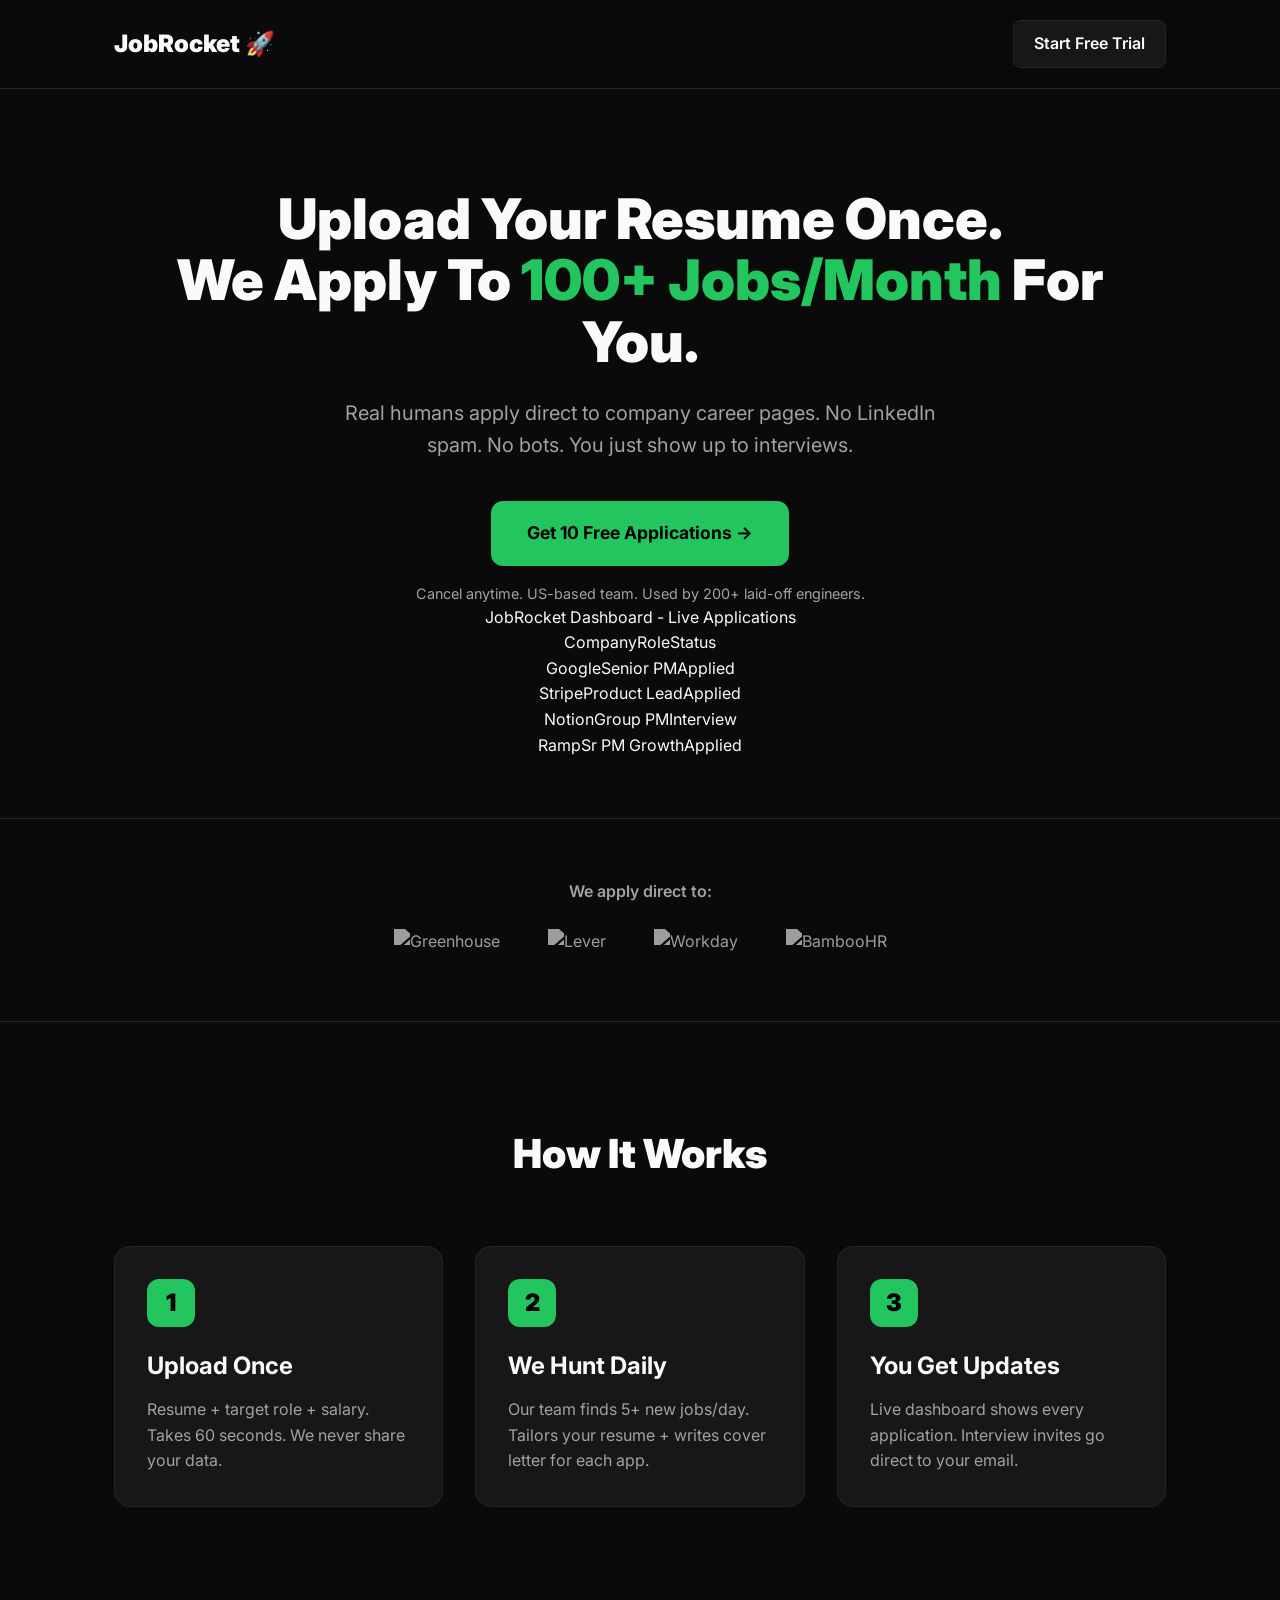
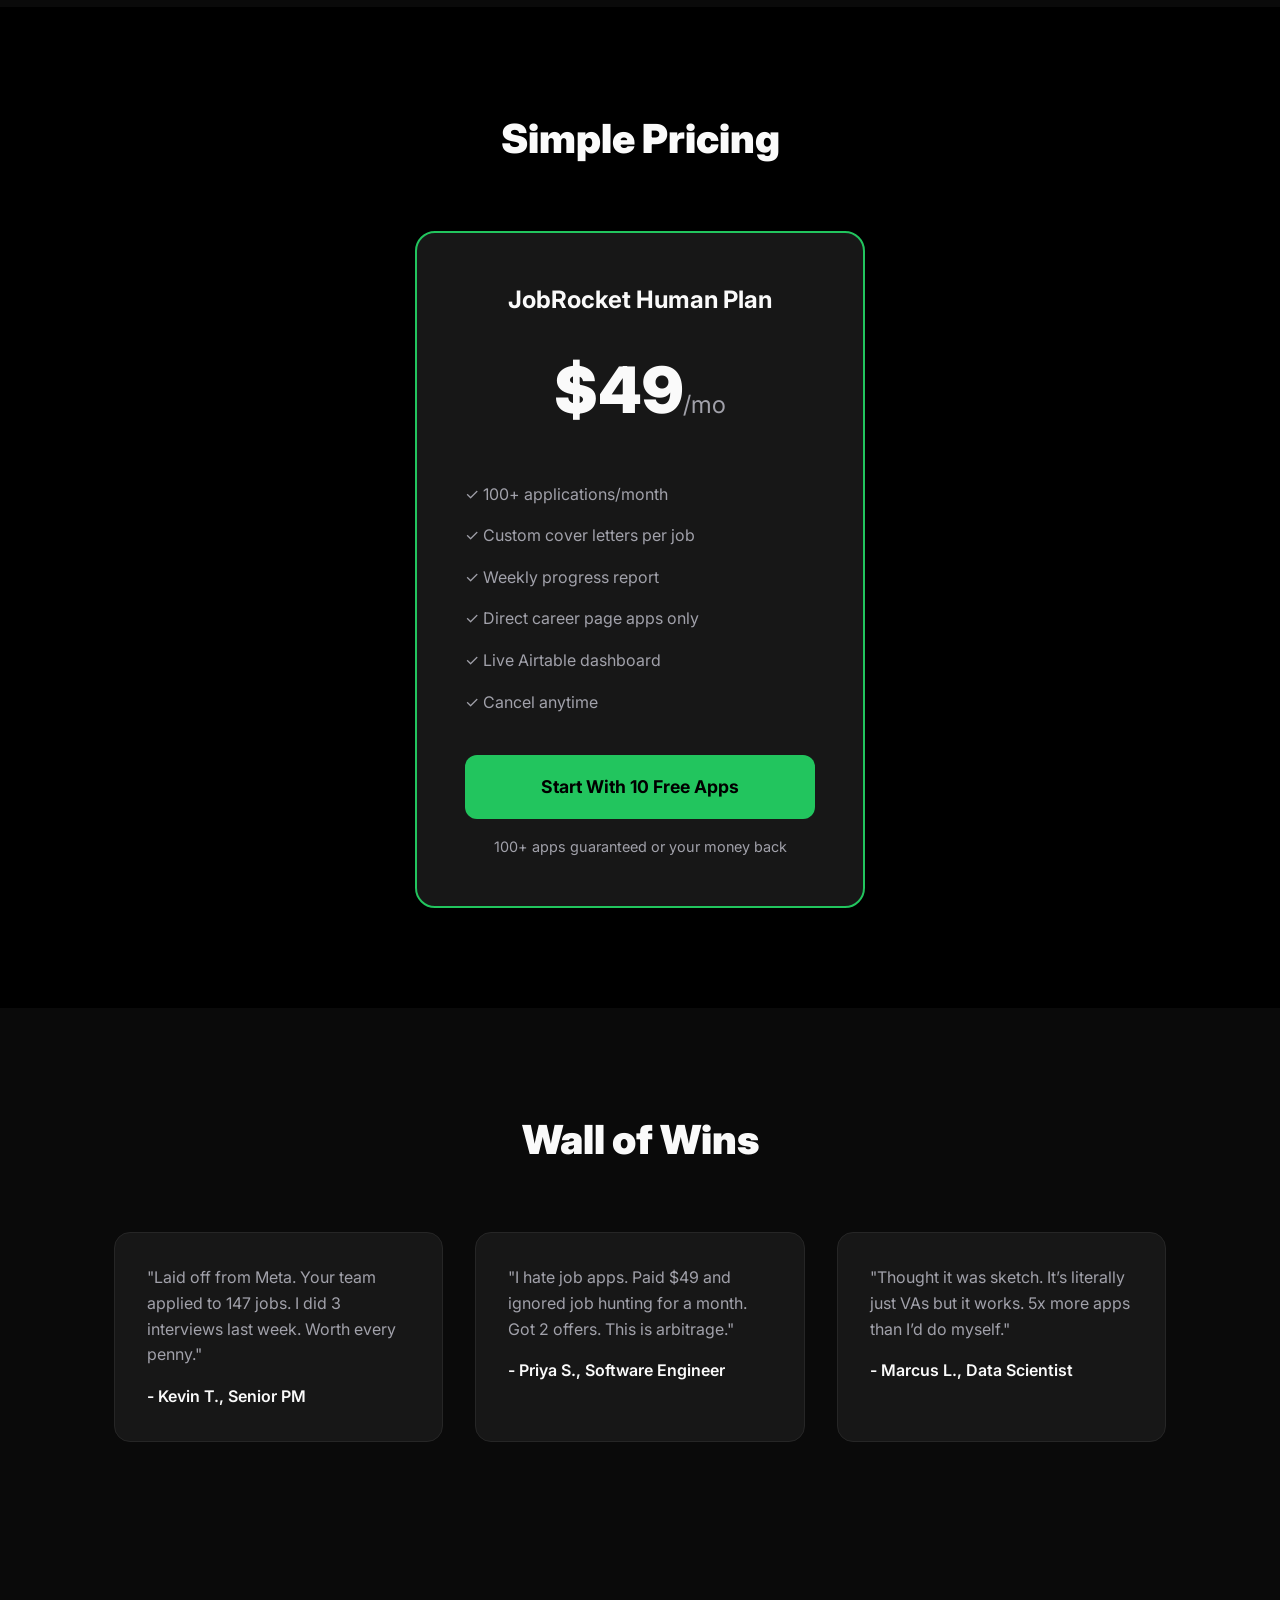
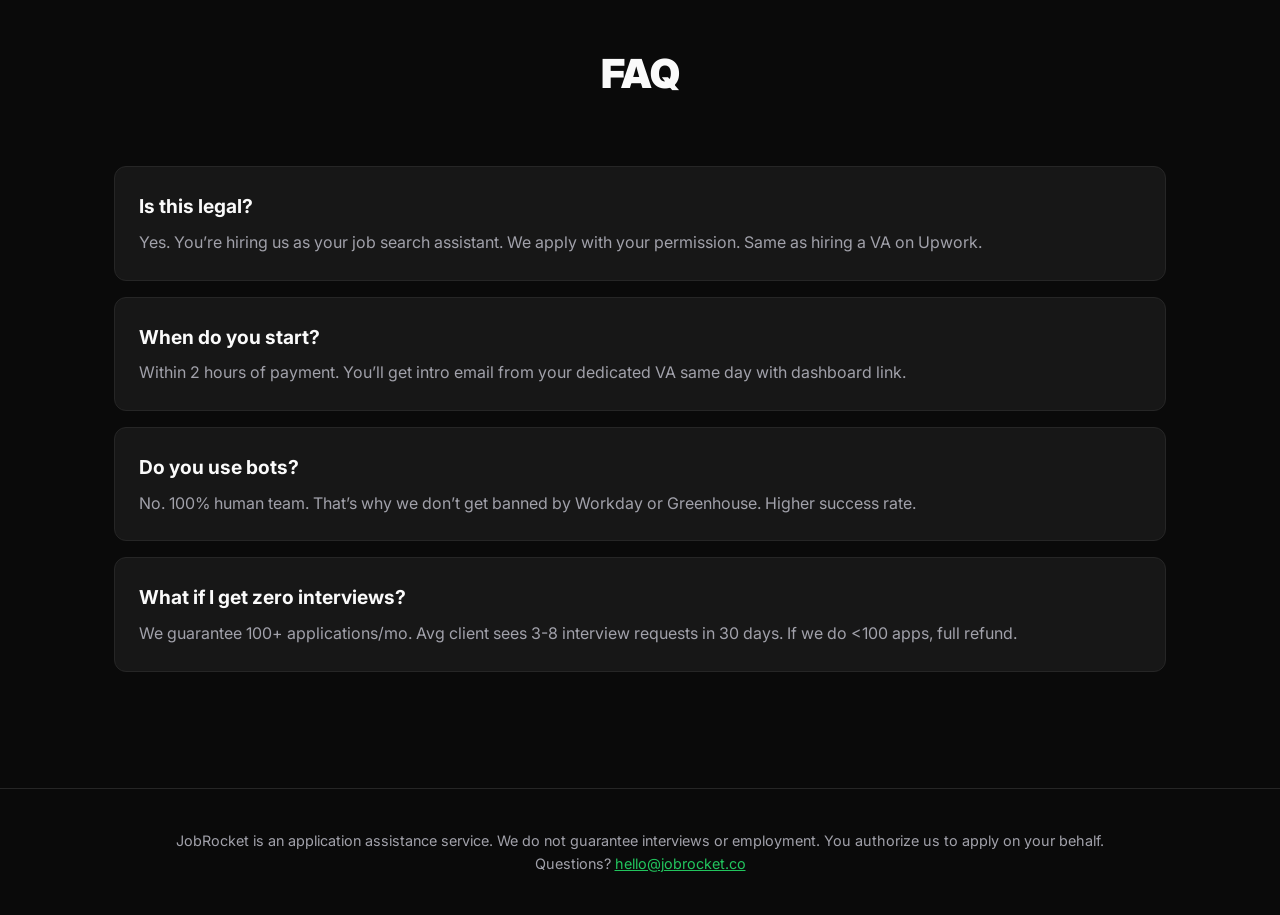
==== index.html @ d843560d "Replace image with live dashboard mockup" ====
<!DOCTYPE html>
<html lang="en">
<head>
  <meta charset="UTF-8">
  <meta name="viewport" content="width=device-width, initial-scale=1.0">
  <title>JobRocket - We Apply To 100+ Jobs/Month For You</title>
  <meta name="description" content="Upload your resume once. Our US team applies to 100+ direct career page jobs/month. $49/mo.">
  <link rel="stylesheet" href="style.css">
  <link href="https://fonts.googleapis.com/css2?family=Inter:wght@400;600;700;900&display=swap" rel="stylesheet">
</head>
<body>
  <nav>
    <div class="container">
      <div class="logo">JobRocket 🚀</div>
      <a href="YOUR_STRIPE_LINK" class="btn-nav">Start Free Trial</a>
    </div>
  </nav>

  <section class="hero">
    <div class="container">
      <h1>Upload Your Resume Once.<br>We Apply To <span class="green">100+ Jobs/Month</span> For You.</h1>
      <p class="subhead">Real humans apply direct to company career pages. No LinkedIn spam. No bots. You just show up to interviews.</p>
      <a href="YOUR_STRIPE_LINK" class="btn-primary">Get 10 Free Applications →</a>
      <p class="trust">Cancel anytime. US-based team. Used by 200+ laid-off engineers.</p>
      <div class="dashboard-mock">
  <div class="mock-header">
    <div class="dot red"></div><div class="dot yellow"></div><div class="dot green"></div>
    <span>JobRocket Dashboard - Live Applications</span>
  </div>
  <div class="mock-table">
    <div class="row head"><span>Company</span><span>Role</span><span>Status</span></div>
    <div class="row"><span>Google</span><span>Senior PM</span><span class="status">Applied</span></div>
    <div class="row"><span>Stripe</span><span>Product Lead</span><span class="status">Applied</span></div>
    <div class="row"><span>Notion</span><span>Group PM</span><span class="status interview">Interview</span></div>
    <div class="row"><span>Ramp</span><span>Sr PM Growth</span><span class="status">Applied</span></div>
  </div>
      </div>
    </div>
  </section>

  <section class="logos">
    <div class="container">
      <p>We apply direct to:</p>
      <div class="logo-row">
        <img src="https://logo.clearbit.com/greenhouse.io" alt="Greenhouse">
        <img src="https://logo.clearbit.com/lever.co" alt="Lever">
        <img src="https://logo.clearbit.com/workday.com" alt="Workday">
        <img src="https://logo.clearbit.com/bamboohr.com" alt="BambooHR">
      </div>
    </div>
  </section>

  <section id="how">
    <div class="container">
      <h2>How It Works</h2>
      <div class="grid-3">
        <div class="card">
          <div class="step">1</div>
          <h3>Upload Once</h3>
          <p>Resume + target role + salary. Takes 60 seconds. We never share your data.</p>
        </div>
        <div class="card">
          <div class="step">2</div>
          <h3>We Hunt Daily</h3>
          <p>Our team finds 5+ new jobs/day. Tailors your resume + writes cover letter for each app.</p>
        </div>
        <div class="card">
          <div class="step">3</div>
          <h3>You Get Updates</h3>
          <p>Live dashboard shows every application. Interview invites go direct to your email.</p>
        </div>
      </div>
    </div>
  </section>

  <section id="pricing">
    <div class="container">
      <h2>Simple Pricing</h2>
      <div class="price-card">
        <h3>JobRocket Human Plan</h3>
        <div class="price">$49<span>/mo</span></div>
        <ul>
          <li>✓ 100+ applications/month</li>
          <li>✓ Custom cover letters per job</li>
          <li>✓ Weekly progress report</li>
          <li>✓ Direct career page apps only</li>
          <li>✓ Live Airtable dashboard</li>
          <li>✓ Cancel anytime</li>
        </ul>
        <a href="YOUR_STRIPE_LINK" class="btn-primary full">Start With 10 Free Apps</a>
        <p class="guarantee">100+ apps guaranteed or your money back</p>
      </div>
    </div>
  </section>

  <section class="testimonials">
    <div class="container">
      <h2>Wall of Wins</h2>
      <div class="grid-3">
        <div class="card">
          <p>"Laid off from Meta. Your team applied to 147 jobs. I did 3 interviews last week. Worth every penny."</p>
          <div class="author">- Kevin T., Senior PM</div>
        </div>
        <div class="card">
          <p>"I hate job apps. Paid $49 and ignored job hunting for a month. Got 2 offers. This is arbitrage."</p>
          <div class="author">- Priya S., Software Engineer</div>
        </div>
        <div class="card">
          <p>"Thought it was sketch. It’s literally just VAs but it works. 5x more apps than I’d do myself."</p>
          <div class="author">- Marcus L., Data Scientist</div>
        </div>
      </div>
    </div>
  </section>

  <section class="faq">
    <div class="container">
      <h2>FAQ</h2>
      <div class="faq-item">
        <h4>Is this legal?</h4>
        <p>Yes. You’re hiring us as your job search assistant. We apply with your permission. Same as hiring a VA on Upwork.</p>
      </div>
      <div class="faq-item">
        <h4>When do you start?</h4>
        <p>Within 2 hours of payment. You’ll get intro email from your dedicated VA same day with dashboard link.</p>
      </div>
      <div class="faq-item">
        <h4>Do you use bots?</h4>
        <p>No. 100% human team. That’s why we don’t get banned by Workday or Greenhouse. Higher success rate.</p>
      </div>
      <div class="faq-item">
        <h4>What if I get zero interviews?</h4>
        <p>We guarantee 100+ applications/mo. Avg client sees 3-8 interview requests in 30 days. If we do <100 apps, full refund.</p>
      </div>
    </div>
  </section>

  <footer>
    <div class="container">
      <p>JobRocket is an application assistance service. We do not guarantee interviews or employment. You authorize us to apply on your behalf.</p>
      <p>Questions? <a href="mailto:hello@jobrocket.co">hello@jobrocket.co</a></p>
    </div>
  </footer>
</body>
</html>
---- style.css ----
:root {
  --bg: #0A0A0A;
  --card: #171717;
  --border: #262626;
  --text: #FAFAFA;
  --muted: #A1A1AA;
  --green: #22c55e;
  --green-hover: #16a34a;
}

* {margin: 0; padding: 0; box-sizing: border-box;}

body {
  font-family: 'Inter', sans-serif;
  background: var(--bg);
  color: var(--text);
  line-height: 1.6;
}

.container {
  max-width: 1100px;
  margin: 0 auto;
  padding: 0 24px;
}

nav {
  border-bottom: 1px solid var(--border);
  padding: 20px 0;
  position: sticky;
  top: 0;
  background: rgba(10,10,10,0.8);
  backdrop-filter: blur(12px);
  z-index: 100;
}

nav .container {
  display: flex;
  justify-content: space-between;
  align-items: center;
}

.logo {
  font-weight: 900;
  font-size: 1.5rem;
}

.btn-nav {
  background: var(--card);
  color: var(--text);
  padding: 10px 20px;
  border-radius: 8px;
  text-decoration: none;
  font-weight: 600;
  border: 1px solid var(--border);
}

.hero {
  padding: 100px 0 60px 0;
  text-align: center;
}

h1 {
  font-size: 3.5rem;
  font-weight: 900;
  line-height: 1.1;
  margin-bottom: 24px;
}

.green {color: var(--green);}

.subhead {
  font-size: 1.25rem;
  color: var(--muted);
  max-width: 600px;
  margin: 0 auto 40px auto;
}

.btn-primary {
  background: var(--green);
  color: #000;
  padding: 18px 36px;
  border-radius: 12px;
  text-decoration: none;
  font-weight: 700;
  font-size: 1.1rem;
  display: inline-block;
  transition: 0.2s;
}

.btn-primary:hover {
  background: var(--green-hover);
  transform: translateY(-2px);
}

.btn-primary.full {width: 100%; text-align: center;}

.trust {
  margin-top: 16px;
  font-size: 0.9rem;
  color: var(--muted);
}

.dashboard {
  width: 100%;
  max-width: 900px;
  margin-top: 60px;
  border-radius: 16px;
  border: 1px solid var(--border);
  box-shadow: 0 25px 50px -12px rgba(0,0,0,0.5);
}

.logos {
  padding: 60px 0;
  text-align: center;
  border-top: 1px solid var(--border);
  border-bottom: 1px solid var(--border);
}

.logos p {
  color: var(--muted);
  margin-bottom: 24px;
  font-weight: 600;
}

.logo-row {
  display: flex;
  justify-content: center;
  gap: 48px;
  flex-wrap: wrap;
  opacity: 0.6;
}

.logo-row img {height: 32px; filter: grayscale(1) brightness(2);}

section {padding: 100px 0;}

h2 {
  font-size: 2.5rem;
  font-weight: 900;
  text-align: center;
  margin-bottom: 60px;
}

.grid-3 {
  display: grid;
  grid-template-columns: repeat(auto-fit, minmax(300px, 1fr));
  gap: 32px;
}

.card {
  background: var(--card);
  border: 1px solid var(--border);
  border-radius: 16px;
  padding: 32px;
}

.step {
  width: 48px;
  height: 48px;
  background: var(--green);
  color: #000;
  border-radius: 12px;
  display: flex;
  align-items: center;
  justify-content: center;
  font-weight: 900;
  font-size: 1.5rem;
  margin-bottom: 20px;
}

h3 {font-size: 1.5rem; margin-bottom: 12px;}
.card p {color: var(--muted);}

#pricing {background: #000;}
.price-card {
  background: var(--card);
  border: 2px solid var(--green);
  border-radius: 20px;
  padding: 48px;
  max-width: 450px;
  margin: 0 auto;
  text-align: center;
}

.price {
  font-size: 4rem;
  font-weight: 900;
  margin: 20px 0;
}

.price span {
  font-size: 1.5rem;
  color: var(--muted);
  font-weight: 400;
}

.price-card ul {
  list-style: none;
  text-align: left;
  margin: 32px 0;
}

.price-card li {
  padding: 8px 0;
  color: var(--muted);
}

.guarantee {
  margin-top: 16px;
  font-size: 0.9rem;
  color: var(--muted);
}

.author {
  margin-top: 16px;
  font-weight: 600;
  color: var(--text);
}

.faq-item {
  background: var(--card);
  border: 1px solid var(--border);
  border-radius: 12px;
  padding: 24px;
  margin-bottom: 16px;
}

.faq-item h4 {
  font-size: 1.2rem;
  margin-bottom: 8px;
}

.faq-item p {color: var(--muted);}

footer {
  border-top: 1px solid var(--border);
  padding: 40px 0;
  text-align: center;
  color: var(--muted);
  font-size: 0.9rem;
}

footer a {color: var(--green);}

@media (max-width: 768px) {
  h1 {font-size: 2.5rem;}
  .hero {padding: 60px 0;}
  section {padding: 60px 0;}
}
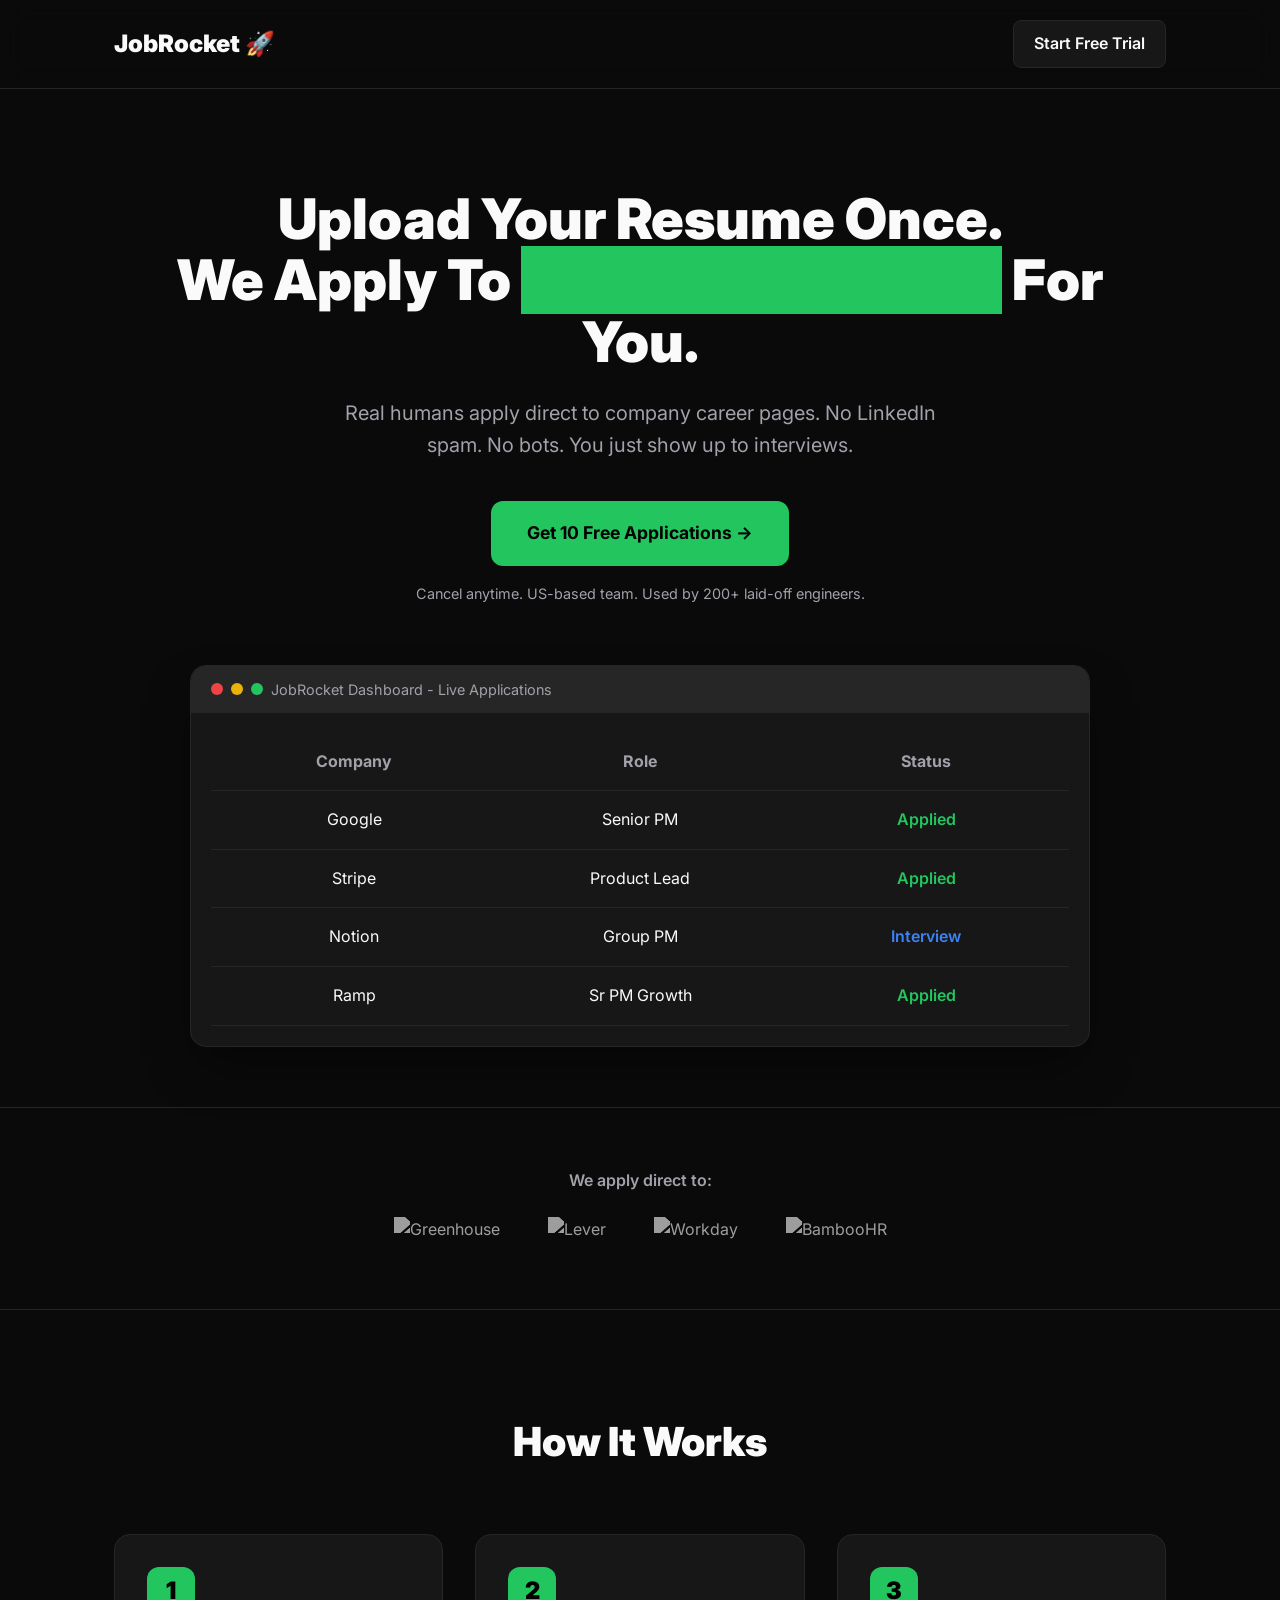
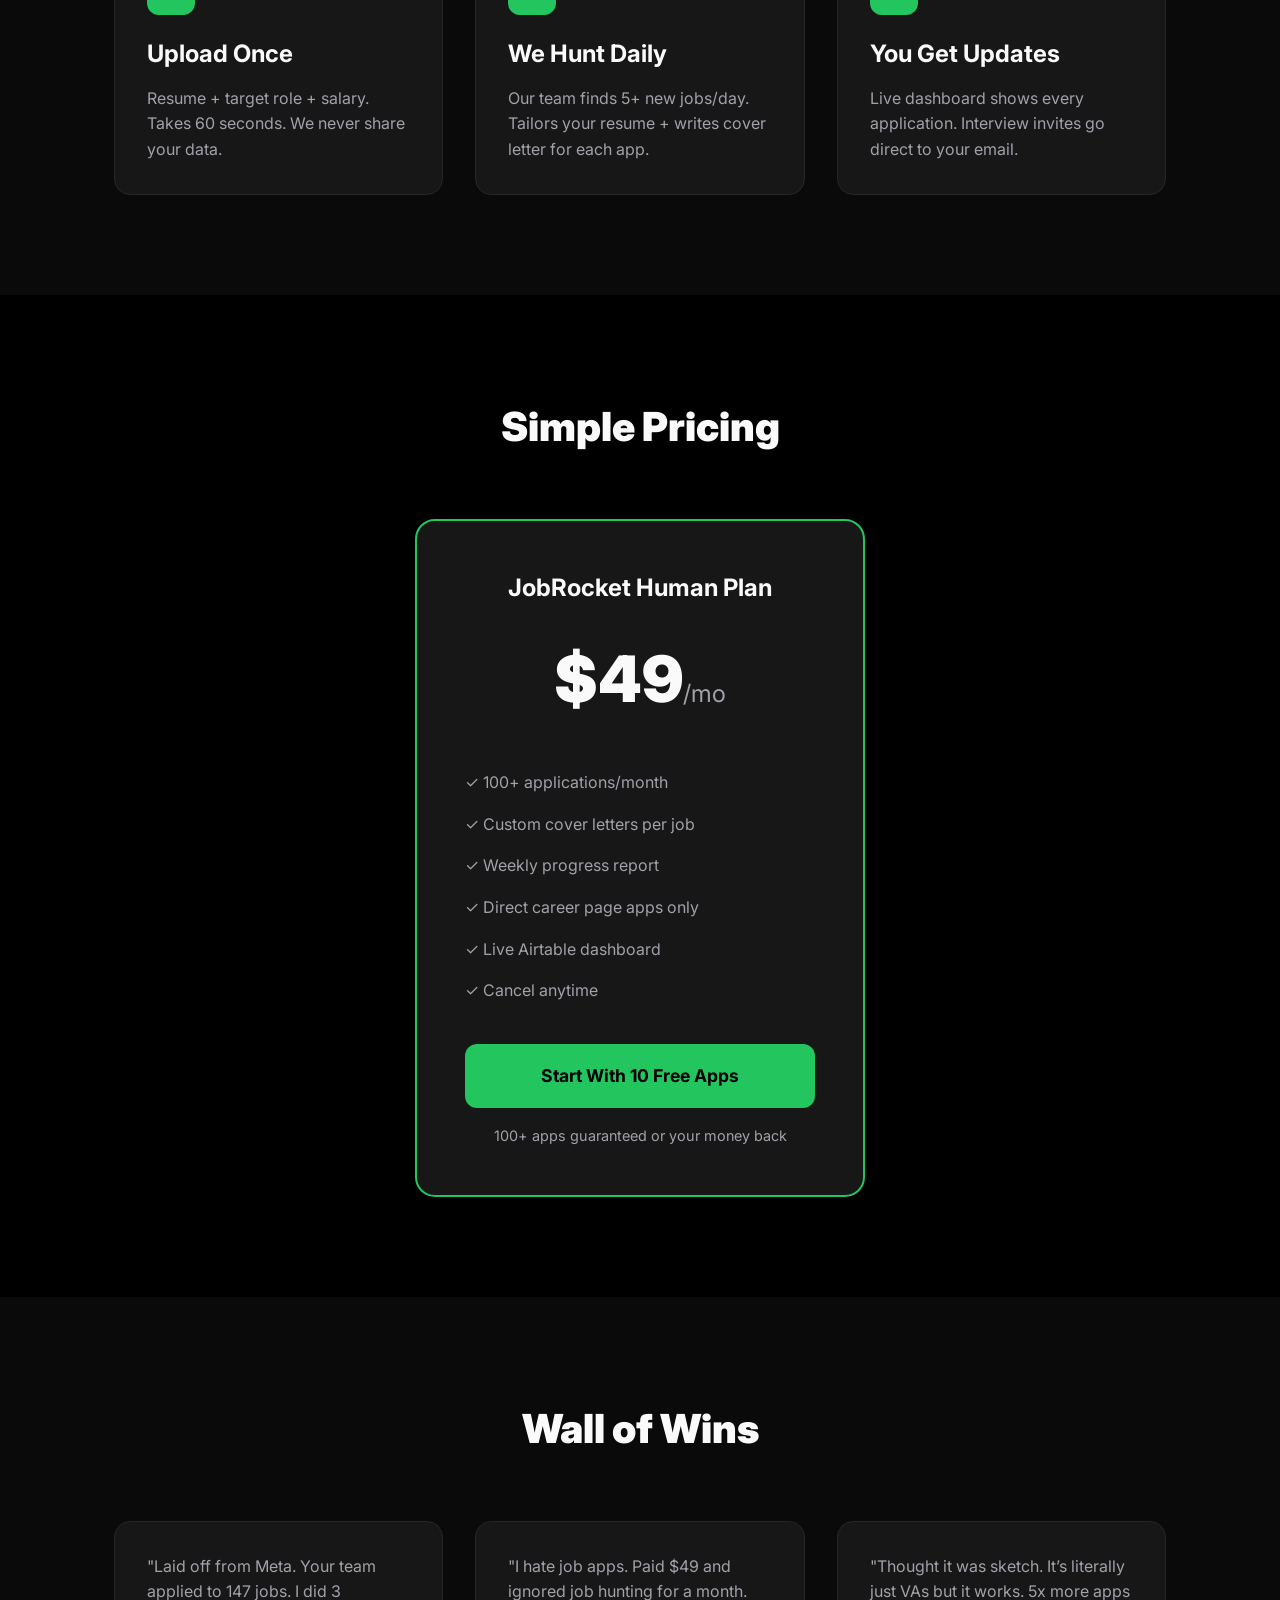
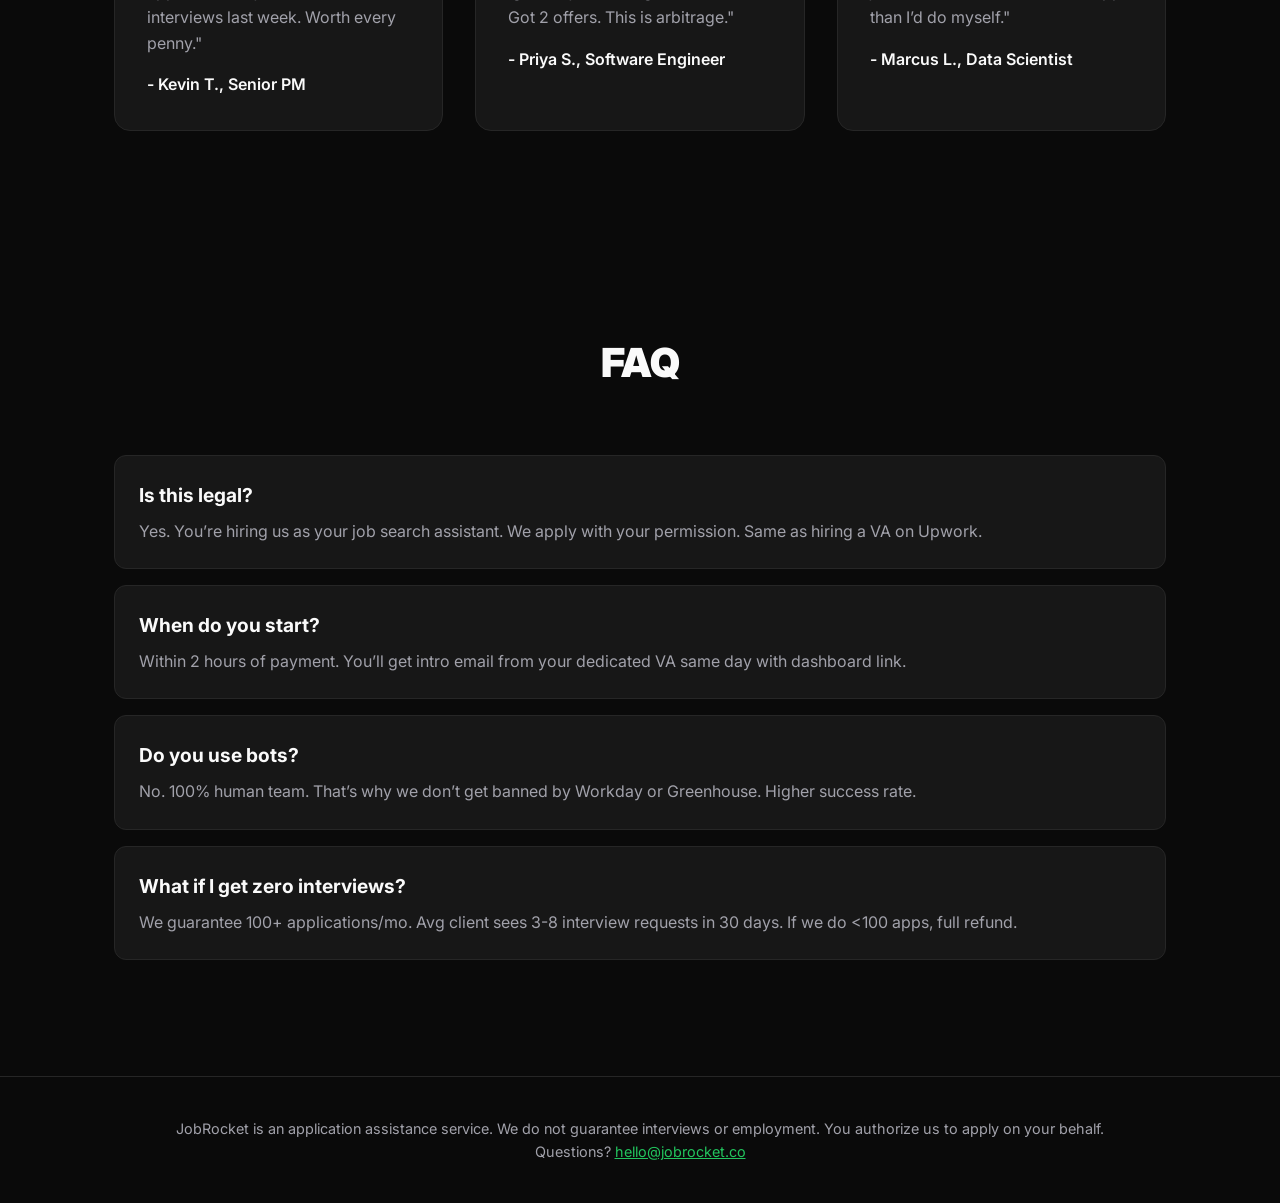
==== commit 27bdd3df: "Remove extra closing div tag in index.html Removed an unnecessary closing div tag." ====
--- a/index.html
+++ b/index.html
@@ -35,7 +35,6 @@
     <div class="row"><span>Ramp</span><span>Sr PM Growth</span><span class="status">Applied</span></div>
   </div>
       </div>
-    </div>
   </section>
 
   <section class="logos">
--- a/style.css
+++ b/style.css
@@ -248,3 +248,34 @@
   section {padding: 60px 0;}
 }
 
+.dashboard-mock {
+  width: 100%;
+  max-width: 900px;
+  margin: 60px auto 0 auto;
+  background: #171717;
+  border: 1px solid #262626;
+  border-radius: 16px;
+  overflow: hidden;
+  box-shadow: 0 25px 50px -12px rgba(0,0,0,0.5);
+}
+.mock-header {
+  background: #262626;
+  padding: 12px 20px;
+  display: flex;
+  align-items: center;
+  gap: 8px;
+  font-size: 0.9rem;
+  color: #A1A1AA;
+}
+.dot {width: 12px; height: 12px; border-radius: 50%;}
+.red {background: #ef4444;} .yellow {background: #eab308;} .green {background: #22c55e;}
+.mock-table {padding: 20px;}
+.row {
+  display: grid;
+  grid-template-columns: 1fr 1fr 1fr;
+  padding: 16px 0;
+  border-bottom: 1px solid #262626;
+}
+.row.head {font-weight: 700; color: #A1A1AA;}
+.status {color: #22c55e; font-weight: 600;}
+.status.interview {color: #3b82f6;}
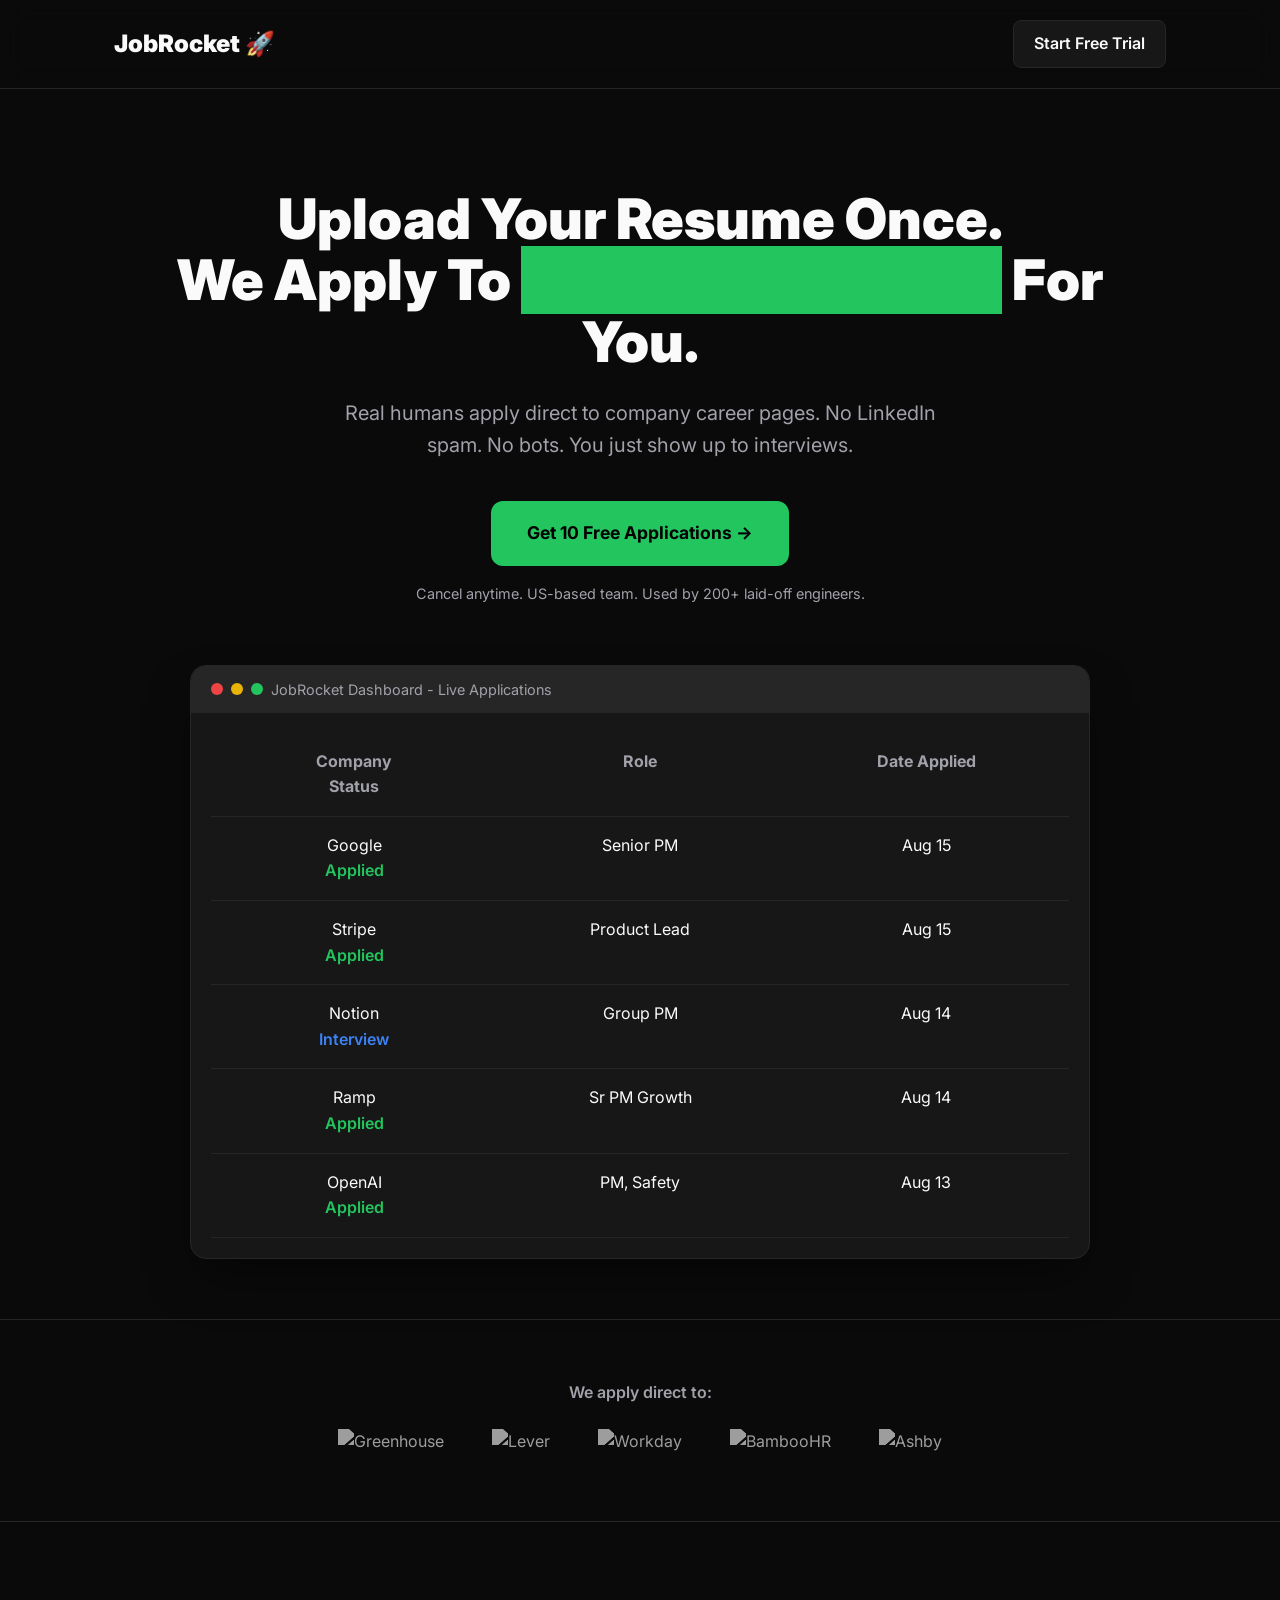
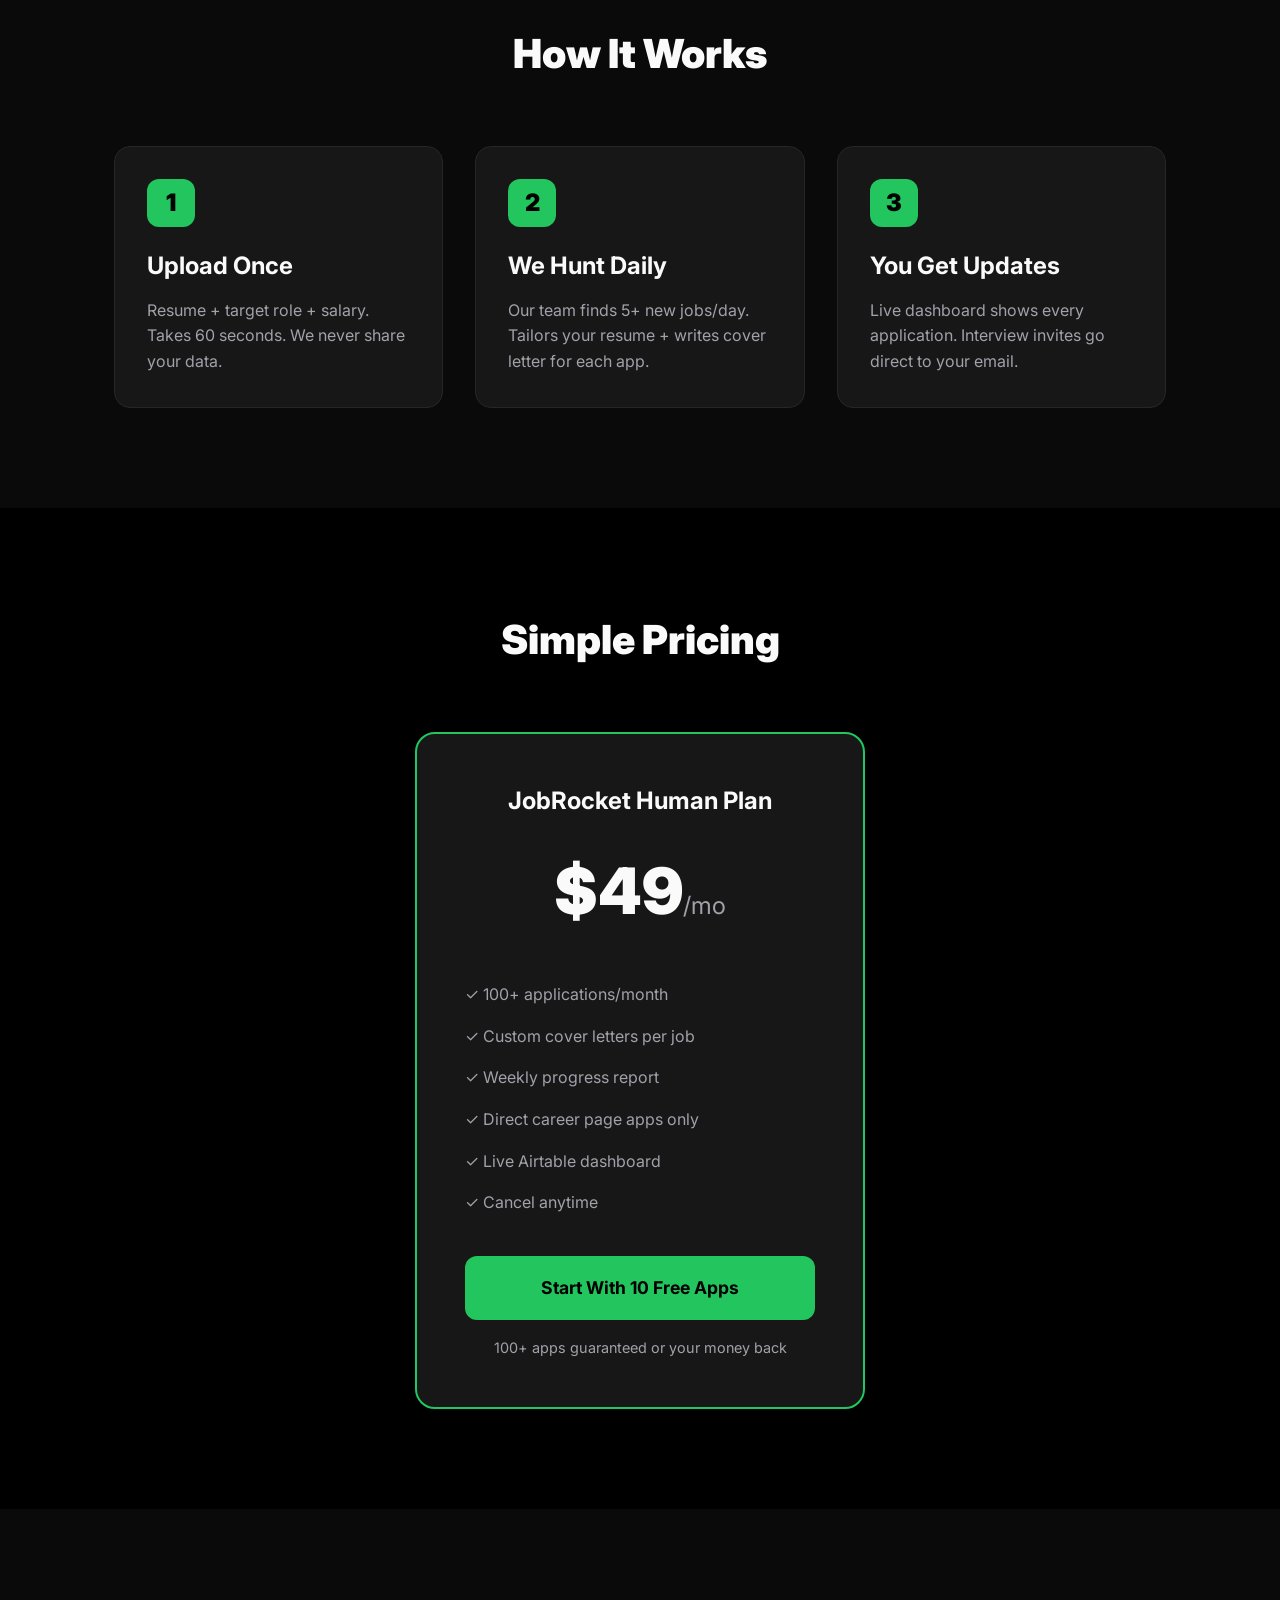
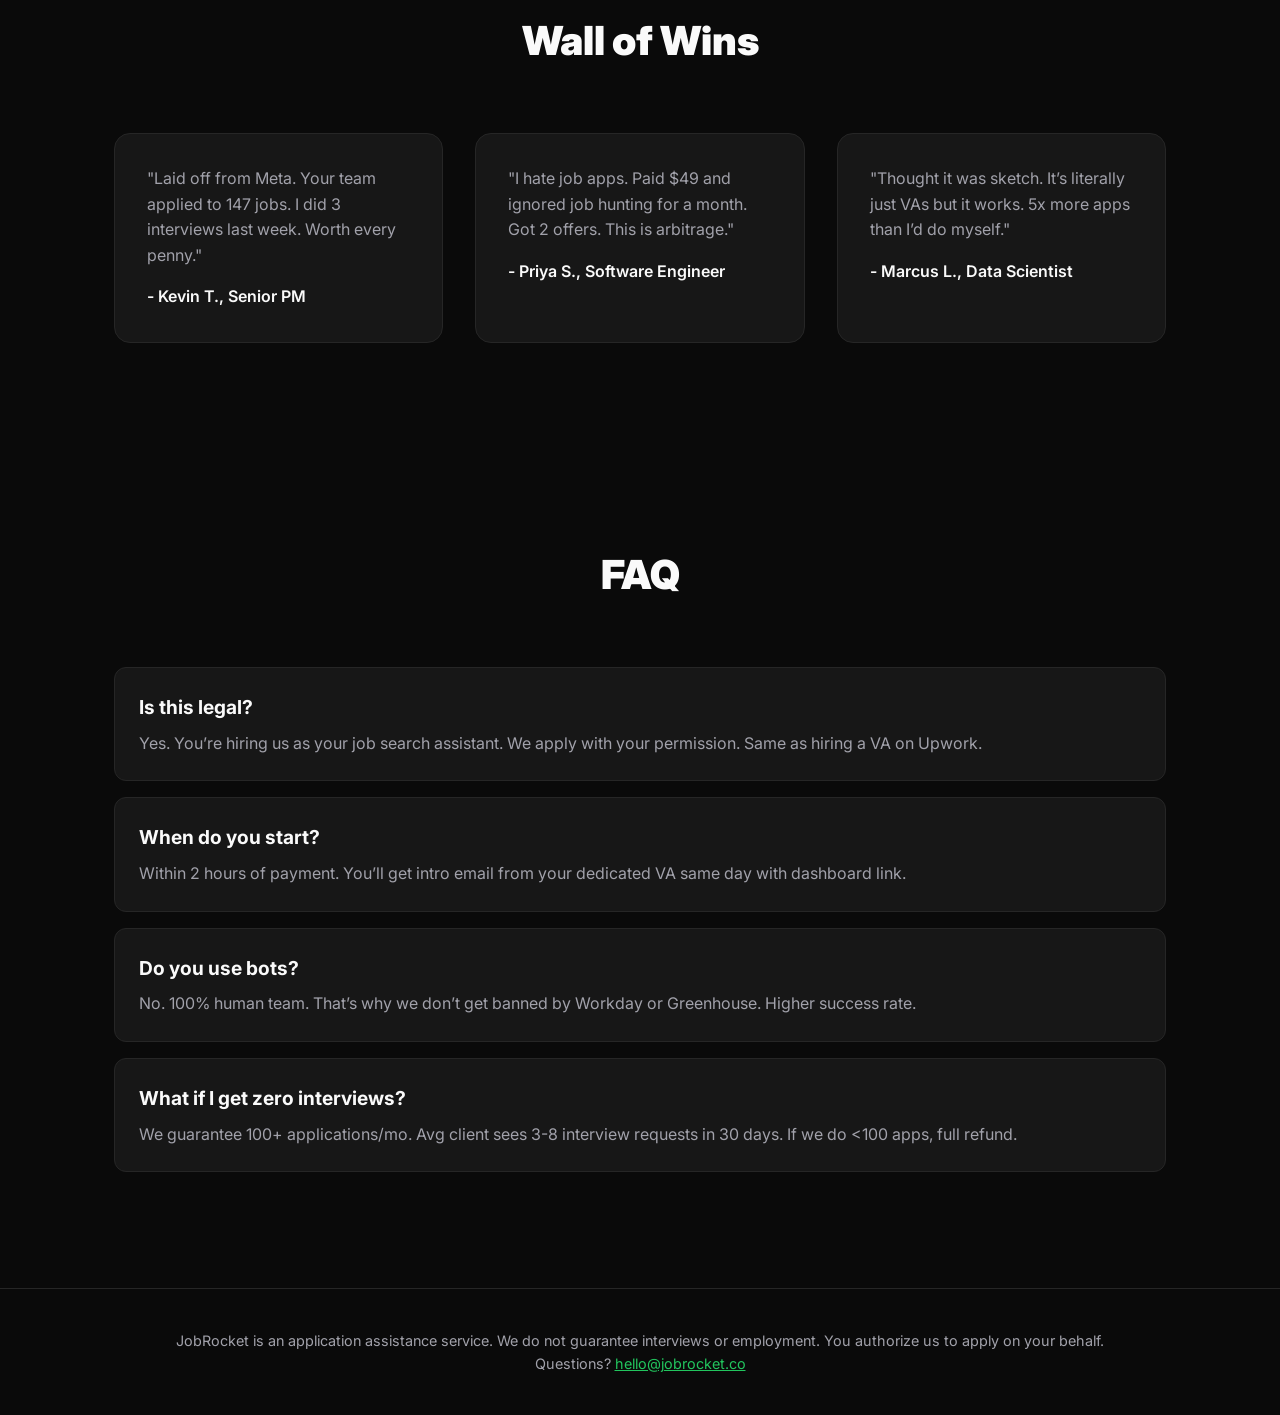
==== commit 394db562: "Add favicon and dashboard mockup section Added a favicon link and a dashboard mockup section to the " ====
--- a/index.html
+++ b/index.html
@@ -7,6 +7,7 @@
   <meta name="description" content="Upload your resume once. Our US team applies to 100+ direct career page jobs/month. $49/mo.">
   <link rel="stylesheet" href="style.css">
   <link href="https://fonts.googleapis.com/css2?family=Inter:wght@400;600;700;900&display=swap" rel="stylesheet">
+  <link rel="icon" href="data:image/svg+xml,<svg xmlns=%22http://www.w3.org/2000/svg%22 viewBox=%220 0 100 100%22><text y=%22.9em%22 font-size=%2290%22>🚀</text></svg>">
 </head>
 <body>
   <nav>
@@ -22,19 +23,23 @@
       <p class="subhead">Real humans apply direct to company career pages. No LinkedIn spam. No bots. You just show up to interviews.</p>
       <a href="YOUR_STRIPE_LINK" class="btn-primary">Get 10 Free Applications →</a>
       <p class="trust">Cancel anytime. US-based team. Used by 200+ laid-off engineers.</p>
+      
       <div class="dashboard-mock">
-  <div class="mock-header">
-    <div class="dot red"></div><div class="dot yellow"></div><div class="dot green"></div>
-    <span>JobRocket Dashboard - Live Applications</span>
-  </div>
-  <div class="mock-table">
-    <div class="row head"><span>Company</span><span>Role</span><span>Status</span></div>
-    <div class="row"><span>Google</span><span>Senior PM</span><span class="status">Applied</span></div>
-    <div class="row"><span>Stripe</span><span>Product Lead</span><span class="status">Applied</span></div>
-    <div class="row"><span>Notion</span><span>Group PM</span><span class="status interview">Interview</span></div>
-    <div class="row"><span>Ramp</span><span>Sr PM Growth</span><span class="status">Applied</span></div>
-  </div>
+        <div class="mock-header">
+          <div class="dot red"></div><div class="dot yellow"></div><div class="dot green"></div>
+          <span>JobRocket Dashboard - Live Applications</span>
+        </div>
+        <div class="mock-table">
+          <div class="row head"><span>Company</span><span>Role</span><span>Date Applied</span><span>Status</span></div>
+          <div class="row"><span>Google</span><span>Senior PM</span><span>Aug 15</span><span class="status">Applied</span></div>
+          <div class="row"><span>Stripe</span><span>Product Lead</span><span>Aug 15</span><span class="status">Applied</span></div>
+          <div class="row"><span>Notion</span><span>Group PM</span><span>Aug 14</span><span class="status interview">Interview</span></div>
+          <div class="row"><span>Ramp</span><span>Sr PM Growth</span><span>Aug 14</span><span class="status">Applied</span></div>
+          <div class="row"><span>OpenAI</span><span>PM, Safety</span><span>Aug 13</span><span class="status">Applied</span></div>
+        </div>
       </div>
+
+    </div>
   </section>
 
   <section class="logos">
@@ -45,6 +50,7 @@
         <img src="https://logo.clearbit.com/lever.co" alt="Lever">
         <img src="https://logo.clearbit.com/workday.com" alt="Workday">
         <img src="https://logo.clearbit.com/bamboohr.com" alt="BambooHR">
+        <img src="https://logo.clearbit.com/ashbyhq.com" alt="Ashby">
       </div>
     </div>
   </section>
@@ -141,4 +147,4 @@
     </div>
   </footer>
 </body>
-</html>
+  </html>
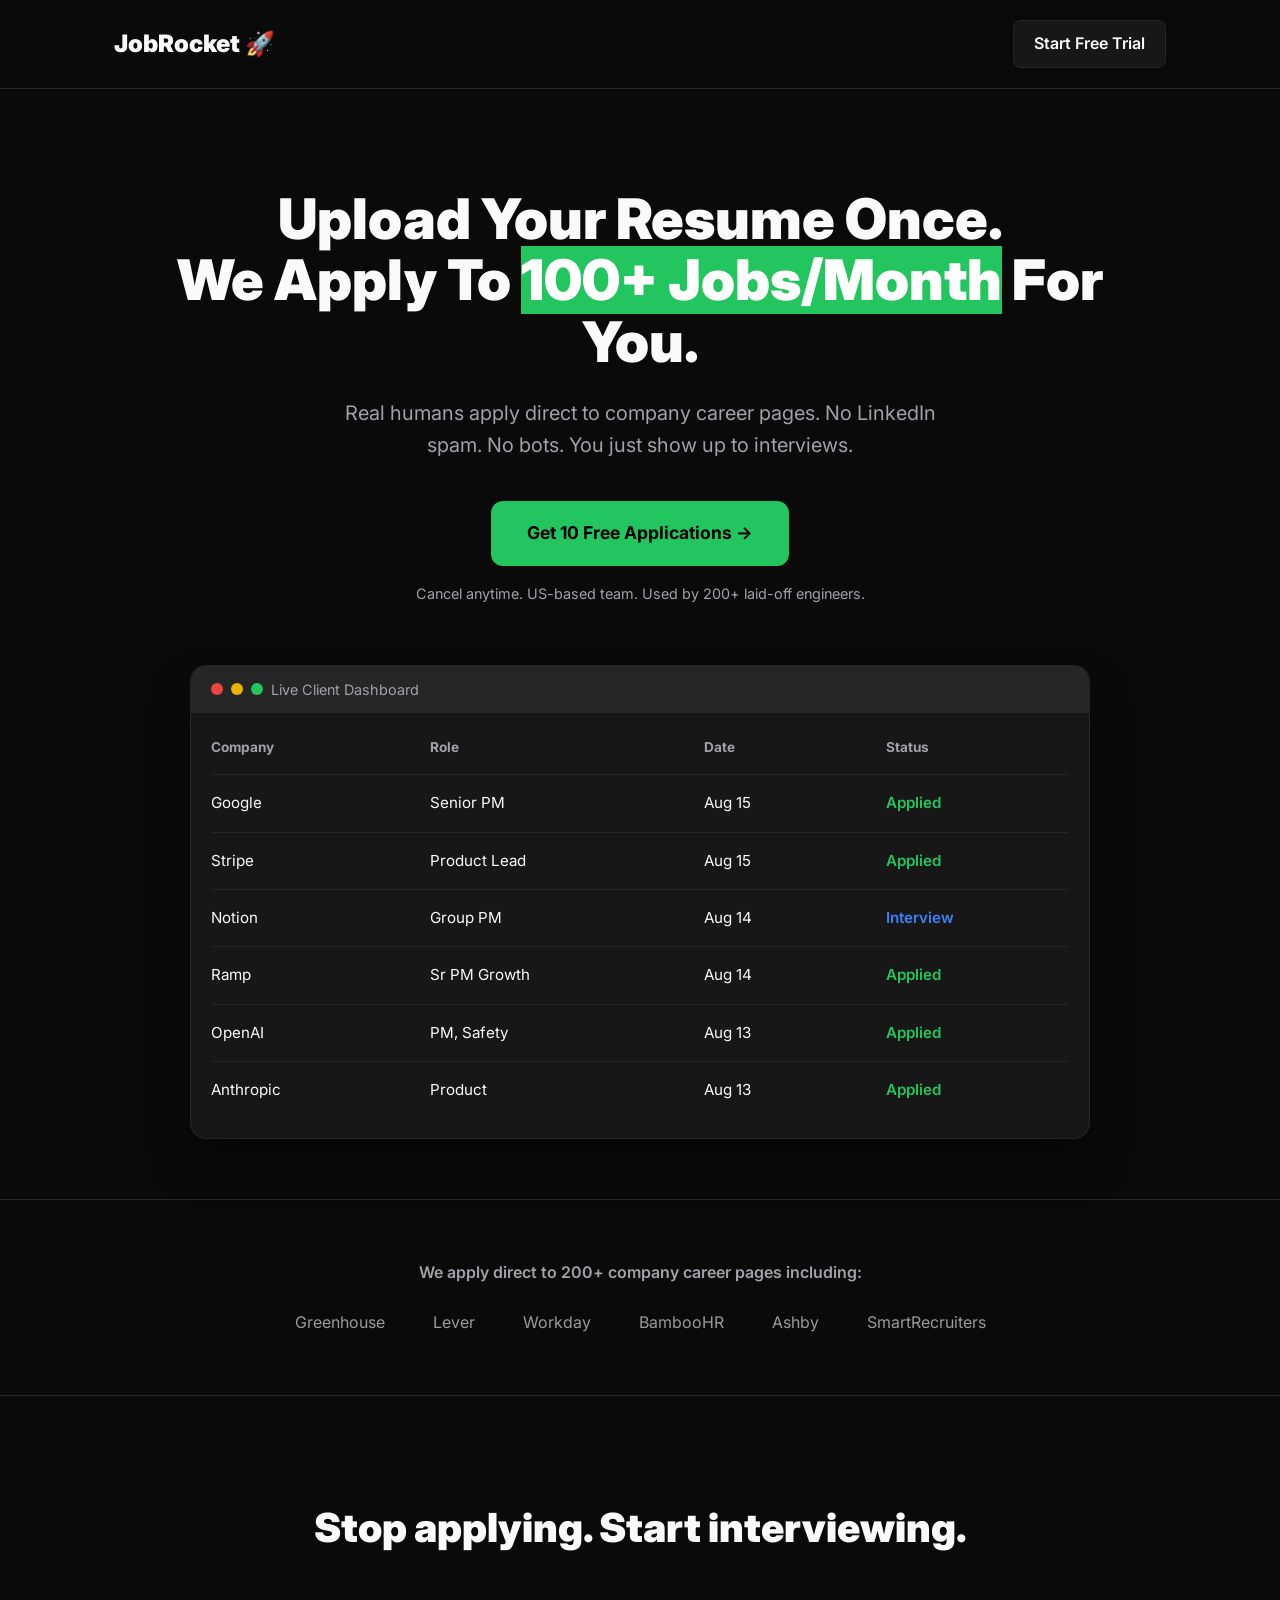
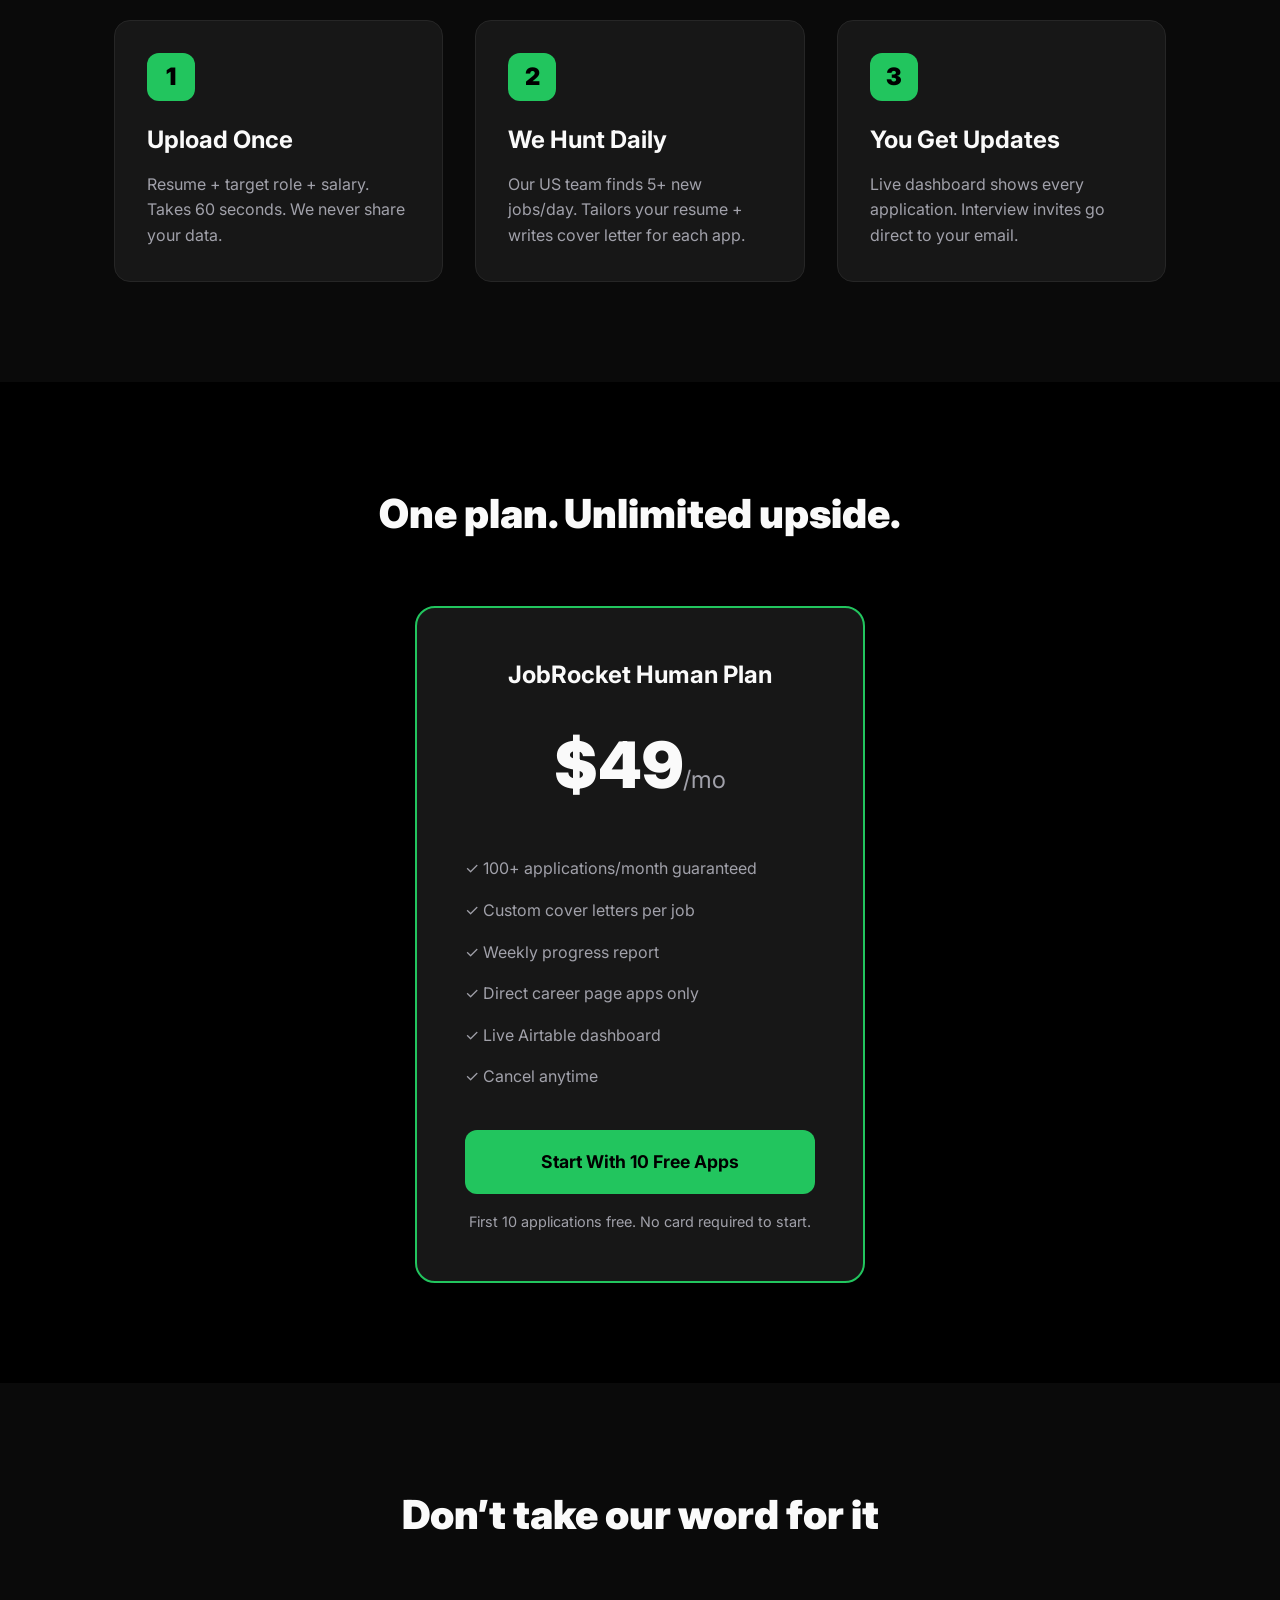
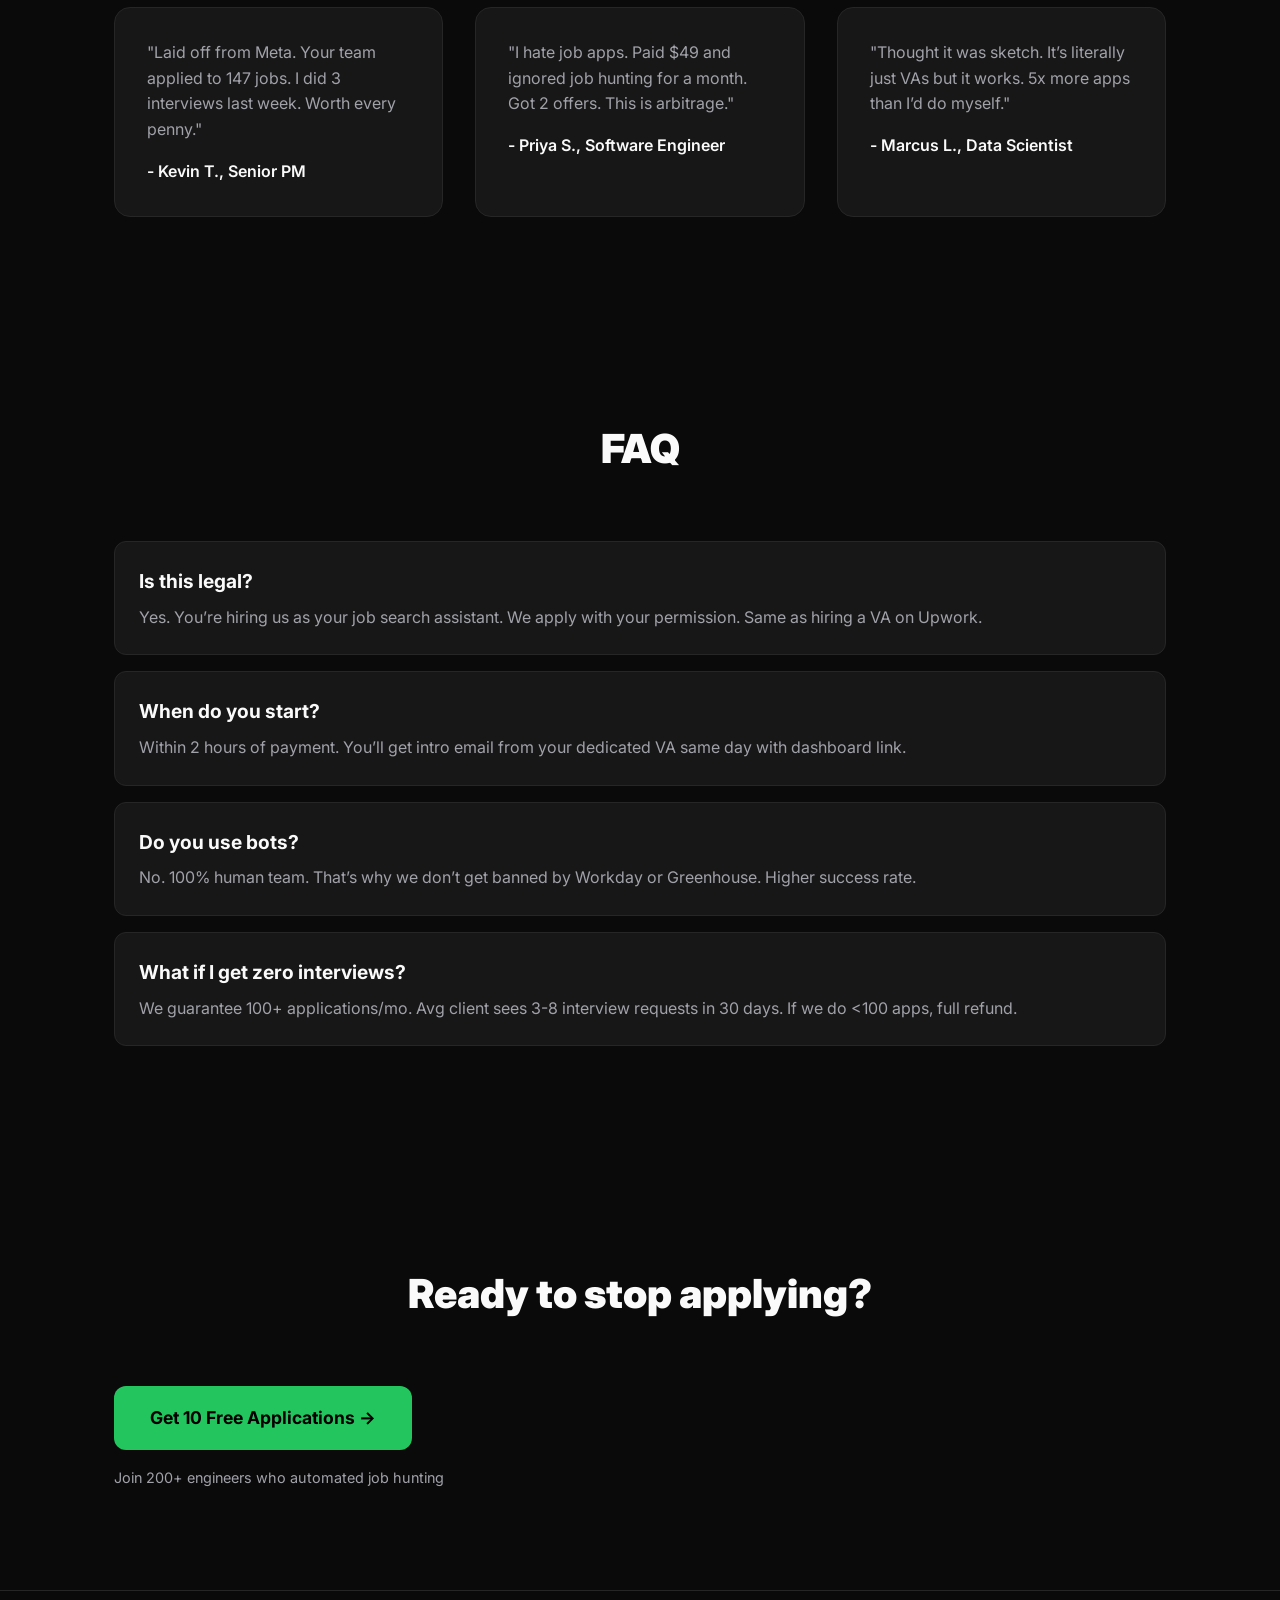
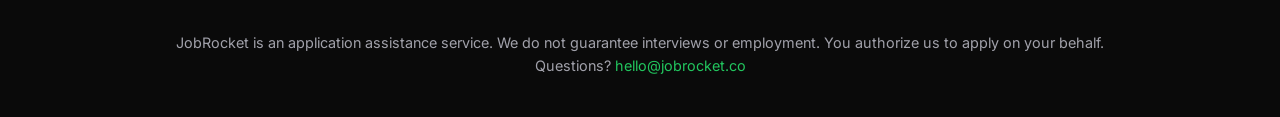
==== commit 3ad3f464: "Update index.html with content and style changes" ====
--- a/index.html
+++ b/index.html
@@ -5,7 +5,7 @@
   <meta name="viewport" content="width=device-width, initial-scale=1.0">
   <title>JobRocket - We Apply To 100+ Jobs/Month For You</title>
   <meta name="description" content="Upload your resume once. Our US team applies to 100+ direct career page jobs/month. $49/mo.">
-  <link rel="stylesheet" href="style.css">
+  <link rel="stylesheet" href="style.css?v=3">
   <link href="https://fonts.googleapis.com/css2?family=Inter:wght@400;600;700;900&display=swap" rel="stylesheet">
   <link rel="icon" href="data:image/svg+xml,<svg xmlns=%22http://www.w3.org/2000/svg%22 viewBox=%220 0 100 100%22><text y=%22.9em%22 font-size=%2290%22>🚀</text></svg>">
 </head>
@@ -18,46 +18,52 @@
   </nav>
 
   <section class="hero">
-    <div class="container">
-      <h1>Upload Your Resume Once.<br>We Apply To <span class="green">100+ Jobs/Month</span> For You.</h1>
-      <p class="subhead">Real humans apply direct to company career pages. No LinkedIn spam. No bots. You just show up to interviews.</p>
-      <a href="YOUR_STRIPE_LINK" class="btn-primary">Get 10 Free Applications →</a>
-      <p class="trust">Cancel anytime. US-based team. Used by 200+ laid-off engineers.</p>
-      
-      <div class="dashboard-mock">
-        <div class="mock-header">
-          <div class="dot red"></div><div class="dot yellow"></div><div class="dot green"></div>
-          <span>JobRocket Dashboard - Live Applications</span>
-        </div>
-        <div class="mock-table">
-          <div class="row head"><span>Company</span><span>Role</span><span>Date Applied</span><span>Status</span></div>
-          <div class="row"><span>Google</span><span>Senior PM</span><span>Aug 15</span><span class="status">Applied</span></div>
-          <div class="row"><span>Stripe</span><span>Product Lead</span><span>Aug 15</span><span class="status">Applied</span></div>
-          <div class="row"><span>Notion</span><span>Group PM</span><span>Aug 14</span><span class="status interview">Interview</span></div>
-          <div class="row"><span>Ramp</span><span>Sr PM Growth</span><span>Aug 14</span><span class="status">Applied</span></div>
-          <div class="row"><span>OpenAI</span><span>PM, Safety</span><span>Aug 13</span><span class="status">Applied</span></div>
+    <div class="container hero-grid">
+      <div class="hero-left">
+        <h1>Upload Your Resume Once.<br>We Apply To <span class="green">100+ Jobs/Month</span> For You.</h1>
+        <p class="subhead">Real humans apply direct to company career pages. No LinkedIn spam. No bots. You just show up to interviews.</p>
+        <div class="hero-cta">
+          <a href="YOUR_STRIPE_LINK" class="btn-primary">Get 10 Free Applications →</a>
+          <p class="trust">Cancel anytime. US-based team. Used by 200+ laid-off engineers.</p>
         </div>
       </div>
-
+      <div class="hero-right">
+        <div class="dashboard-mock">
+          <div class="mock-header">
+            <div class="dot red"></div><div class="dot yellow"></div><div class="dot green"></div>
+            <span>Live Client Dashboard</span>
+          </div>
+          <div class="mock-table">
+            <div class="row head"><span>Company</span><span>Role</span><span>Date</span><span>Status</span></div>
+            <div class="row"><span>Google</span><span>Senior PM</span><span>Aug 15</span><span class="status">Applied</span></div>
+            <div class="row"><span>Stripe</span><span>Product Lead</span><span>Aug 15</span><span class="status">Applied</span></div>
+            <div class="row"><span>Notion</span><span>Group PM</span><span>Aug 14</span><span class="status interview">Interview</span></div>
+            <div class="row"><span>Ramp</span><span>Sr PM Growth</span><span>Aug 14</span><span class="status">Applied</span></div>
+            <div class="row"><span>OpenAI</span><span>PM, Safety</span><span>Aug 13</span><span class="status">Applied</span></div>
+            <div class="row"><span>Anthropic</span><span>Product</span><span>Aug 13</span><span class="status">Applied</span></div>
+          </div>
+        </div>
+      </div>
     </div>
   </section>
 
   <section class="logos">
     <div class="container">
-      <p>We apply direct to:</p>
+      <p>We apply direct to 200+ company career pages including:</p>
       <div class="logo-row">
-        <img src="https://logo.clearbit.com/greenhouse.io" alt="Greenhouse">
-        <img src="https://logo.clearbit.com/lever.co" alt="Lever">
-        <img src="https://logo.clearbit.com/workday.com" alt="Workday">
-        <img src="https://logo.clearbit.com/bamboohr.com" alt="BambooHR">
-        <img src="https://logo.clearbit.com/ashbyhq.com" alt="Ashby">
+        <span>Greenhouse</span>
+        <span>Lever</span>
+        <span>Workday</span>
+        <span>BambooHR</span>
+        <span>Ashby</span>
+        <span>SmartRecruiters</span>
       </div>
     </div>
   </section>
 
   <section id="how">
     <div class="container">
-      <h2>How It Works</h2>
+      <h2>Stop applying. Start interviewing.</h2>
       <div class="grid-3">
         <div class="card">
           <div class="step">1</div>
@@ -67,7 +73,7 @@
         <div class="card">
           <div class="step">2</div>
           <h3>We Hunt Daily</h3>
-          <p>Our team finds 5+ new jobs/day. Tailors your resume + writes cover letter for each app.</p>
+          <p>Our US team finds 5+ new jobs/day. Tailors your resume + writes cover letter for each app.</p>
         </div>
         <div class="card">
           <div class="step">3</div>
@@ -80,12 +86,12 @@
 
   <section id="pricing">
     <div class="container">
-      <h2>Simple Pricing</h2>
+      <h2>One plan. Unlimited upside.</h2>
       <div class="price-card">
         <h3>JobRocket Human Plan</h3>
         <div class="price">$49<span>/mo</span></div>
         <ul>
-          <li>✓ 100+ applications/month</li>
+          <li>✓ 100+ applications/month guaranteed</li>
           <li>✓ Custom cover letters per job</li>
           <li>✓ Weekly progress report</li>
           <li>✓ Direct career page apps only</li>
@@ -93,14 +99,14 @@
           <li>✓ Cancel anytime</li>
         </ul>
         <a href="YOUR_STRIPE_LINK" class="btn-primary full">Start With 10 Free Apps</a>
-        <p class="guarantee">100+ apps guaranteed or your money back</p>
+        <p class="guarantee">First 10 applications free. No card required to start.</p>
       </div>
     </div>
   </section>
 
   <section class="testimonials">
     <div class="container">
-      <h2>Wall of Wins</h2>
+      <h2>Don’t take our word for it</h2>
       <div class="grid-3">
         <div class="card">
           <p>"Laid off from Meta. Your team applied to 147 jobs. I did 3 interviews last week. Worth every penny."</p>
@@ -121,22 +127,32 @@
   <section class="faq">
     <div class="container">
       <h2>FAQ</h2>
-      <div class="faq-item">
-        <h4>Is this legal?</h4>
-        <p>Yes. You’re hiring us as your job search assistant. We apply with your permission. Same as hiring a VA on Upwork.</p>
+      <div class="faq-grid">
+        <div class="faq-item">
+          <h4>Is this legal?</h4>
+          <p>Yes. You’re hiring us as your job search assistant. We apply with your permission. Same as hiring a VA on Upwork.</p>
+        </div>
+        <div class="faq-item">
+          <h4>When do you start?</h4>
+          <p>Within 2 hours of payment. You’ll get intro email from your dedicated VA same day with dashboard link.</p>
+        </div>
+        <div class="faq-item">
+          <h4>Do you use bots?</h4>
+          <p>No. 100% human team. That’s why we don’t get banned by Workday or Greenhouse. Higher success rate.</p>
+        </div>
+        <div class="faq-item">
+          <h4>What if I get zero interviews?</h4>
+          <p>We guarantee 100+ applications/mo. Avg client sees 3-8 interview requests in 30 days. If we do <100 apps, full refund.</p>
+        </div>
       </div>
-      <div class="faq-item">
-        <h4>When do you start?</h4>
-        <p>Within 2 hours of payment. You’ll get intro email from your dedicated VA same day with dashboard link.</p>
-      </div>
-      <div class="faq-item">
-        <h4>Do you use bots?</h4>
-        <p>No. 100% human team. That’s why we don’t get banned by Workday or Greenhouse. Higher success rate.</p>
-      </div>
-      <div class="faq-item">
-        <h4>What if I get zero interviews?</h4>
-        <p>We guarantee 100+ applications/mo. Avg client sees 3-8 interview requests in 30 days. If we do <100 apps, full refund.</p>
-      </div>
+    </div>
+  </section>
+
+  <section class="cta-final">
+    <div class="container">
+      <h2>Ready to stop applying?</h2>
+      <a href="YOUR_STRIPE_LINK" class="btn-primary">Get 10 Free Applications →</a>
+      <p class="trust">Join 200+ engineers who automated job hunting</p>
     </div>
   </section>
 
--- a/style.css
+++ b/style.css
@@ -6,6 +6,7 @@
   --muted: #A1A1AA;
   --green: #22c55e;
   --green-hover: #16a34a;
+  --blue: #3b82f6;
 }
 
 * {margin: 0; padding: 0; box-sizing: border-box;}
@@ -52,6 +53,11 @@
   text-decoration: none;
   font-weight: 600;
   border: 1px solid var(--border);
+  transition: 0.2s;
+}
+
+.btn-nav:hover {
+  border-color: var(--green);
 }
 
 .hero {
@@ -66,7 +72,8 @@
   margin-bottom: 24px;
 }
 
-.green {color: var(--green);}
+.green {background: var(--green);
+       color:white;}
 
 .subhead {
   font-size: 1.25rem;
@@ -100,14 +107,45 @@
   color: var(--muted);
 }
 
-.dashboard {
+.dashboard-mock {
   width: 100%;
   max-width: 900px;
-  margin-top: 60px;
+  margin: 60px auto 0 auto;
+  background: var(--card);
+  border: 1px solid var(--border);
   border-radius: 16px;
-  border: 1px solid var(--border);
+  overflow: hidden;
   box-shadow: 0 25px 50px -12px rgba(0,0,0,0.5);
-}
+  text-align: left;
+}
+
+.mock-header {
+  background: #262626;
+  padding: 12px 20px;
+  display: flex;
+  align-items: center;
+  gap: 8px;
+  font-size: 0.9rem;
+  color: var(--muted);
+}
+
+.dot {width: 12px; height: 12px; border-radius: 50%;}
+.red {background: #ef4444;} .yellow {background: #eab308;} .green {background: #22c55e;}
+
+.mock-table {padding: 8px 20px 20px 20px;}
+
+.row {
+  display: grid;
+  grid-template-columns: 1.2fr 1.5fr 1fr 1fr;
+  padding: 16px 0;
+  border-bottom: 1px solid var(--border);
+  font-size: 0.95rem;
+}
+
+.row:last-child {border-bottom: none;}
+.row.head {font-weight: 700; color: var(--muted); font-size: 0.85rem;}
+.status {color: var(--green); font-weight: 600;}
+.status.interview {color: var(--blue);}
 
 .logos {
   padding: 60px 0;
@@ -125,12 +163,13 @@
 .logo-row {
   display: flex;
   justify-content: center;
+  align-items: center;
   gap: 48px;
   flex-wrap: wrap;
   opacity: 0.6;
 }
 
-.logo-row img {height: 32px; filter: grayscale(1) brightness(2);}
+.logo-row img {height: 28px; filter: grayscale(1) brightness(2);}
 
 section {padding: 100px 0;}
 
@@ -240,42 +279,17 @@
   font-size: 0.9rem;
 }
 
-footer a {color: var(--green);}
+footer a {color: var(--green); text-decoration: none;}
+footer a:hover {text-decoration: underline;}
 
 @media (max-width: 768px) {
   h1 {font-size: 2.5rem;}
   .hero {padding: 60px 0;}
   section {padding: 60px 0;}
-}
-
-.dashboard-mock {
-  width: 100%;
-  max-width: 900px;
-  margin: 60px auto 0 auto;
-  background: #171717;
-  border: 1px solid #262626;
-  border-radius: 16px;
-  overflow: hidden;
-  box-shadow: 0 25px 50px -12px rgba(0,0,0,0.5);
-}
-.mock-header {
-  background: #262626;
-  padding: 12px 20px;
-  display: flex;
-  align-items: center;
-  gap: 8px;
-  font-size: 0.9rem;
-  color: #A1A1AA;
-}
-.dot {width: 12px; height: 12px; border-radius: 50%;}
-.red {background: #ef4444;} .yellow {background: #eab308;} .green {background: #22c55e;}
-.mock-table {padding: 20px;}
-.row {
-  display: grid;
-  grid-template-columns: 1fr 1fr 1fr;
-  padding: 16px 0;
-  border-bottom: 1px solid #262626;
-}
-.row.head {font-weight: 700; color: #A1A1AA;}
-.status {color: #22c55e; font-weight: 600;}
-.status.interview {color: #3b82f6;}
+  h2 {font-size: 2rem; margin-bottom: 40px;}
+  .row {grid-template-columns: 1fr 1fr; gap: 8px;}
+  .row span:nth-child(3), .row span:nth-child(4) {font-size: 0.85rem;}
+  .row.head {display: none;}
+  .logo-row {gap: 24px;}
+  .logo-row img {height: 24px;}
+  }
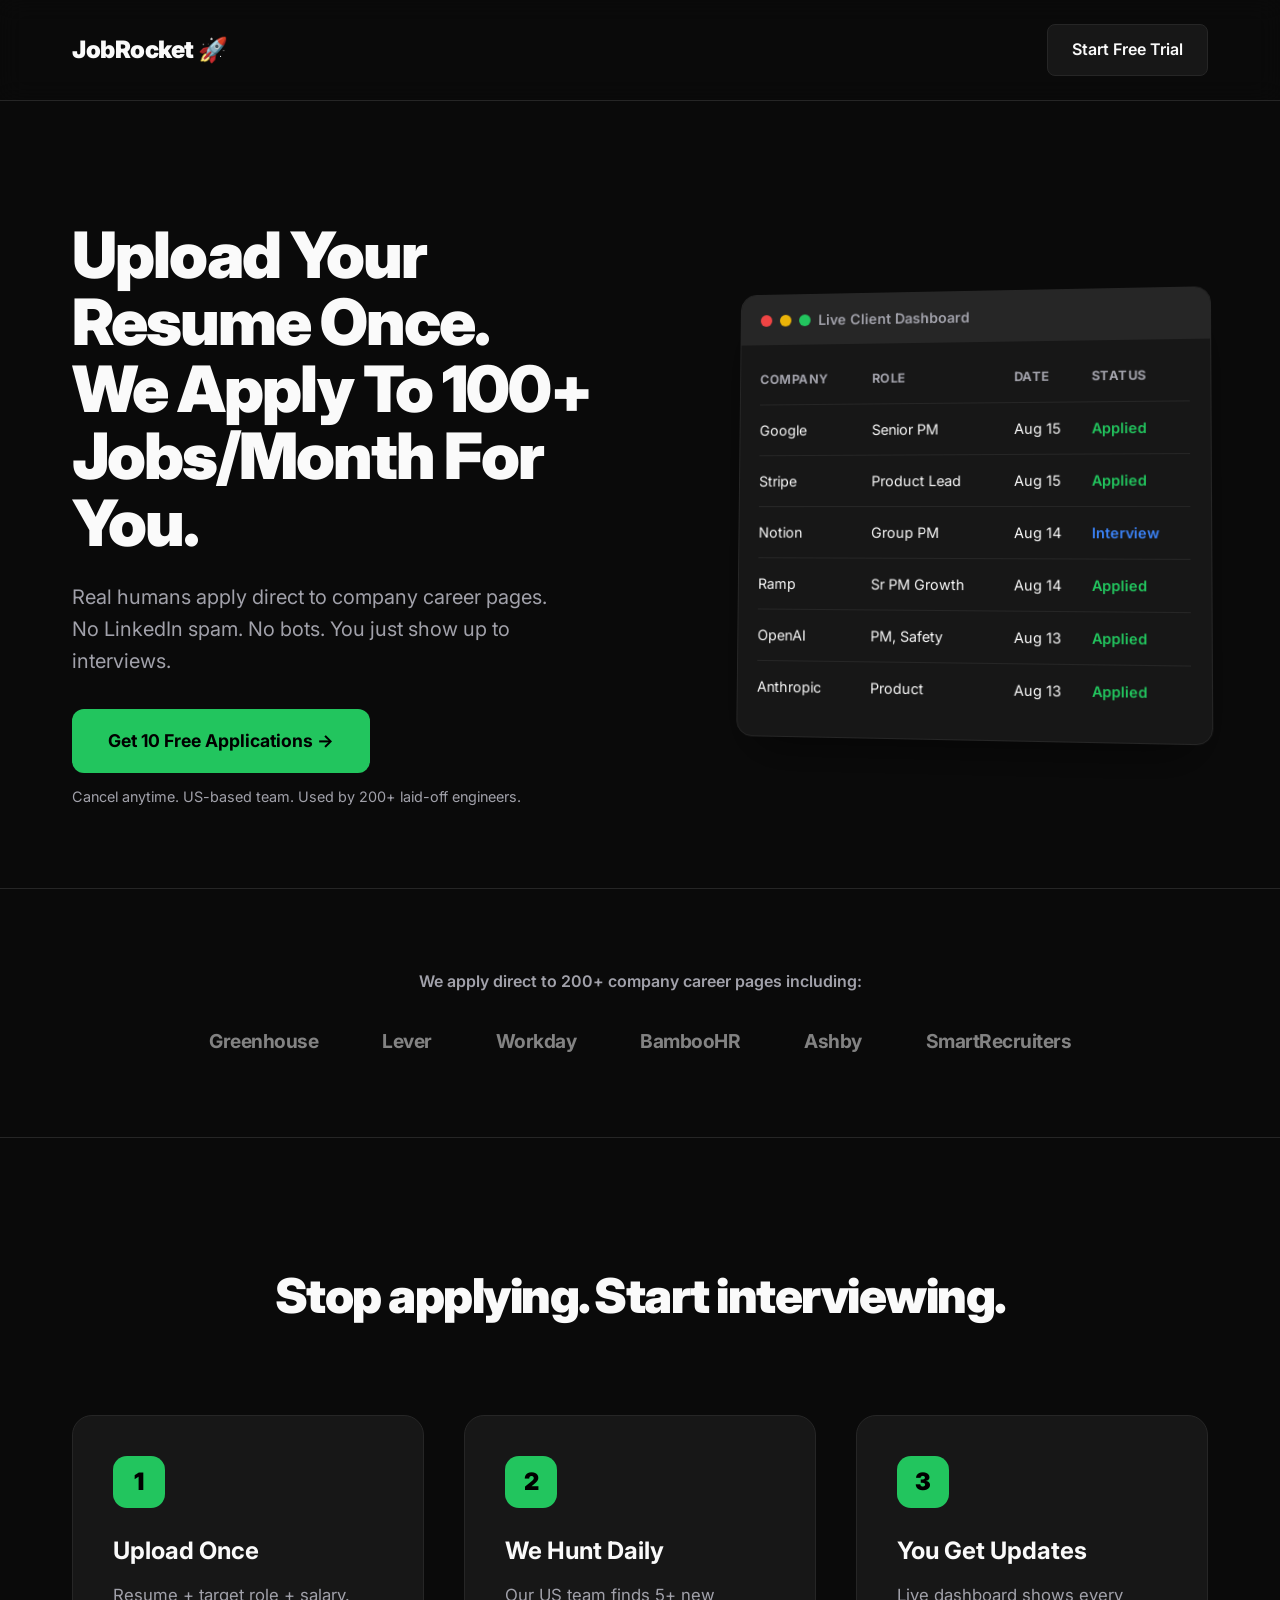
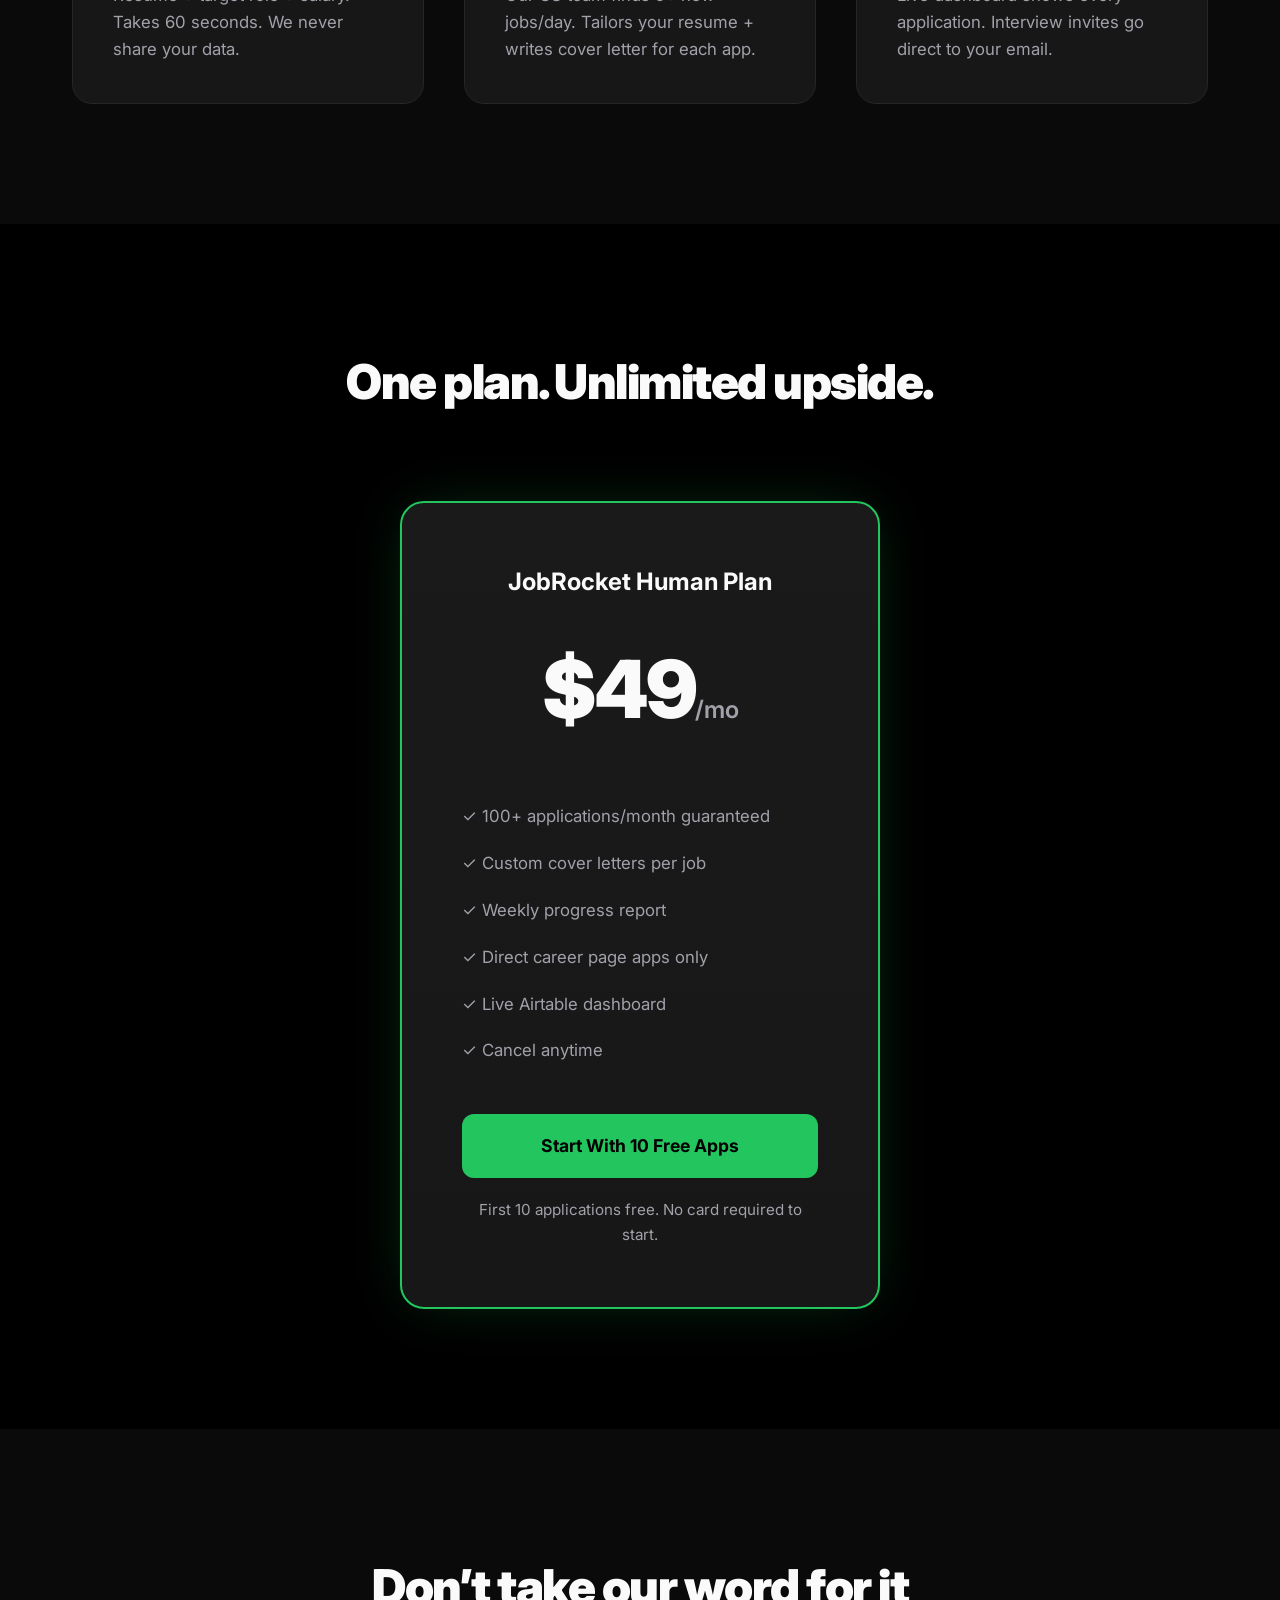
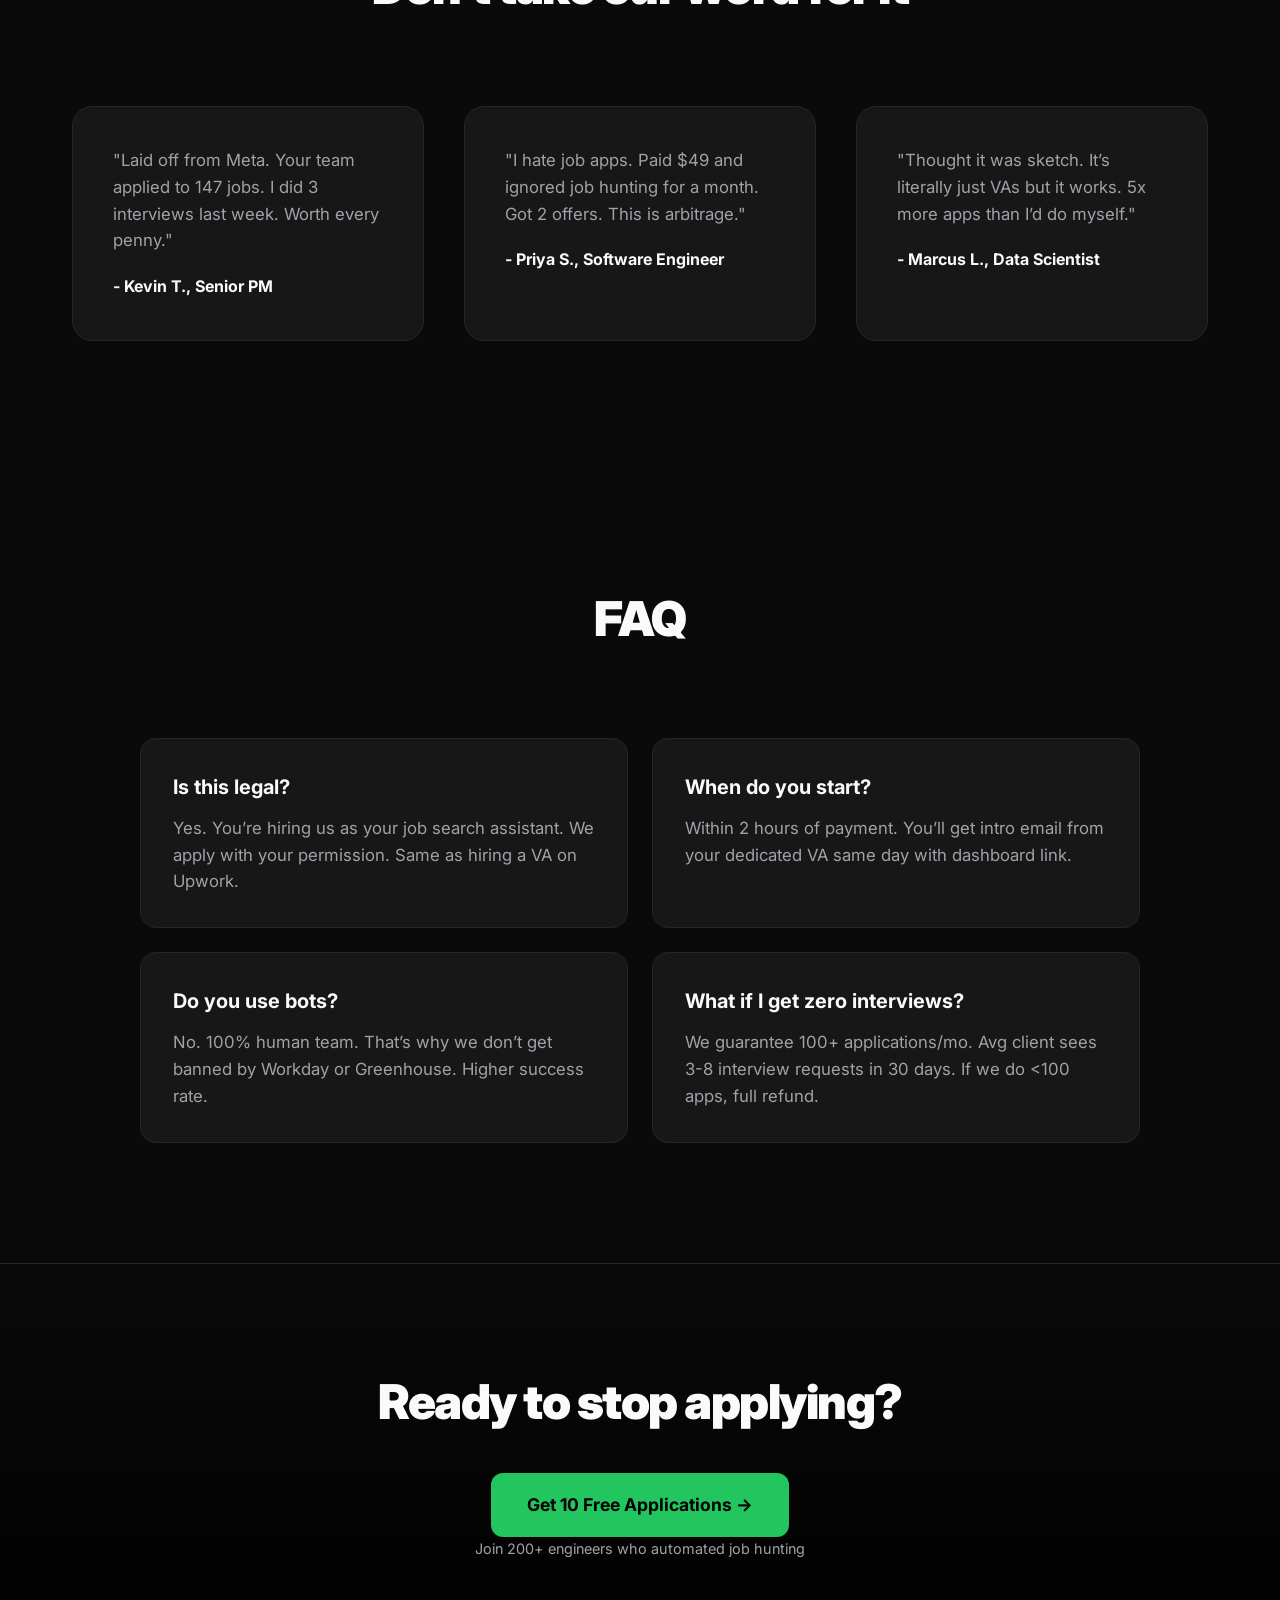
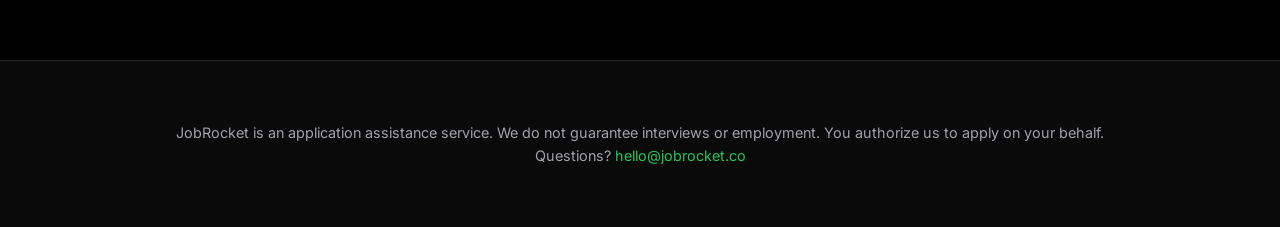
==== commit 982946f6: "Update class name in hero section heading" ====
--- a/index.html
+++ b/index.html
@@ -20,7 +20,7 @@
   <section class="hero">
     <div class="container hero-grid">
       <div class="hero-left">
-        <h1>Upload Your Resume Once.<br>We Apply To <span class="green">100+ Jobs/Month</span> For You.</h1>
+        <h1>Upload Your Resume Once.<br>We Apply To <span class="greenTxt">100+ Jobs/Month</span> For You.</h1>
         <p class="subhead">Real humans apply direct to company career pages. No LinkedIn spam. No bots. You just show up to interviews.</p>
         <div class="hero-cta">
           <a href="YOUR_STRIPE_LINK" class="btn-primary">Get 10 Free Applications →</a>
--- a/style.css
+++ b/style.css
@@ -16,17 +16,18 @@
   background: var(--bg);
   color: var(--text);
   line-height: 1.6;
+  -webkit-font-smoothing: antialiased;
 }
 
 .container {
-  max-width: 1100px;
+  max-width: 1200px;
   margin: 0 auto;
-  padding: 0 24px;
+  padding: 0 32px;
 }
 
 nav {
   border-bottom: 1px solid var(--border);
-  padding: 20px 0;
+  padding: 24px 0;
   position: sticky;
   top: 0;
   background: rgba(10,10,10,0.8);
@@ -43,12 +44,13 @@
 .logo {
   font-weight: 900;
   font-size: 1.5rem;
+  letter-spacing: -0.5px;
 }
 
 .btn-nav {
   background: var(--card);
   color: var(--text);
-  padding: 10px 20px;
+  padding: 12px 24px;
   border-radius: 8px;
   text-decoration: none;
   font-weight: 600;
@@ -58,28 +60,43 @@
 
 .btn-nav:hover {
   border-color: var(--green);
+  background: #1f1f1f;
 }
 
 .hero {
-  padding: 100px 0 60px 0;
-  text-align: center;
+  padding: 120px 0 80px 0;
+}
+
+.hero-grid {
+  display: grid;
+  grid-template-columns: 1.1fr 0.9fr;
+  gap: 80px;
+  align-items: center;
 }
 
 h1 {
-  font-size: 3.5rem;
-  font-weight: 900;
-  line-height: 1.1;
+  font-size: 4rem;
+  font-weight: 900;
+  line-height: 1.05;
   margin-bottom: 24px;
-}
-
-.green {background: var(--green);
-       color:white;}
+  letter-spacing: -2px;
+}
+
+.green {color: var(--text);
+       background:var(--green);}
 
 .subhead {
   font-size: 1.25rem;
   color: var(--muted);
-  max-width: 600px;
-  margin: 0 auto 40px auto;
+  max-width: 500px;
+  margin-bottom: 32px;
+}
+
+.hero-cta {
+  display: flex;
+  flex-direction: column;
+  gap: 12px;
+  align-items: flex-start;
 }
 
 .btn-primary {
@@ -97,58 +114,62 @@
 .btn-primary:hover {
   background: var(--green-hover);
   transform: translateY(-2px);
+  box-shadow: 0 10px 25px -5px rgba(34,197,94,0.4);
 }
 
 .btn-primary.full {width: 100%; text-align: center;}
 
 .trust {
-  margin-top: 16px;
   font-size: 0.9rem;
   color: var(--muted);
 }
 
 .dashboard-mock {
   width: 100%;
-  max-width: 900px;
-  margin: 60px auto 0 auto;
   background: var(--card);
   border: 1px solid var(--border);
   border-radius: 16px;
   overflow: hidden;
   box-shadow: 0 25px 50px -12px rgba(0,0,0,0.5);
-  text-align: left;
+  transform: perspective(1000px) rotateY(-5deg) rotateX(2deg);
+  transition: 0.3s;
+}
+
+.dashboard-mock:hover {
+  transform: perspective(1000px) rotateY(0deg) rotateX(0deg);
 }
 
 .mock-header {
   background: #262626;
-  padding: 12px 20px;
+  padding: 14px 20px;
   display: flex;
   align-items: center;
   gap: 8px;
   font-size: 0.9rem;
   color: var(--muted);
+  font-weight: 600;
 }
 
 .dot {width: 12px; height: 12px; border-radius: 50%;}
 .red {background: #ef4444;} .yellow {background: #eab308;} .green {background: #22c55e;}
 
-.mock-table {padding: 8px 20px 20px 20px;}
+.mock-table {padding: 12px 20px 24px 20px;}
 
 .row {
   display: grid;
-  grid-template-columns: 1.2fr 1.5fr 1fr 1fr;
-  padding: 16px 0;
+  grid-template-columns: 1.2fr 1.5fr 0.8fr 1fr;
+  padding: 14px 0;
   border-bottom: 1px solid var(--border);
-  font-size: 0.95rem;
+  font-size: 0.9rem;
 }
 
 .row:last-child {border-bottom: none;}
-.row.head {font-weight: 700; color: var(--muted); font-size: 0.85rem;}
+.row.head {font-weight: 700; color: var(--muted); font-size: 0.8rem; text-transform: uppercase; letter-spacing: 0.5px;}
 .status {color: var(--green); font-weight: 600;}
 .status.interview {color: var(--blue);}
 
 .logos {
-  padding: 60px 0;
+  padding: 80px 0;
   text-align: center;
   border-top: 1px solid var(--border);
   border-bottom: 1px solid var(--border);
@@ -156,7 +177,7 @@
 
 .logos p {
   color: var(--muted);
-  margin-bottom: 24px;
+  margin-bottom: 32px;
   font-weight: 600;
 }
 
@@ -164,116 +185,150 @@
   display: flex;
   justify-content: center;
   align-items: center;
-  gap: 48px;
+  gap: 64px;
   flex-wrap: wrap;
-  opacity: 0.6;
-}
-
-.logo-row img {height: 28px; filter: grayscale(1) brightness(2);}
-
-section {padding: 100px 0;}
+  opacity: 0.5;
+}
+
+.logo-row span {
+  font-weight: 700;
+  font-size: 1.2rem;
+  letter-spacing: -0.5px;
+}
+
+section {padding: 120px 0;}
 
 h2 {
-  font-size: 2.5rem;
-  font-weight: 900;
-  text-align: center;
-  margin-bottom: 60px;
+  font-size: 3rem;
+  font-weight: 900;
+  text-align: center;
+  margin-bottom: 80px;
+  letter-spacing: -1.5px;
 }
 
 .grid-3 {
   display: grid;
-  grid-template-columns: repeat(auto-fit, minmax(300px, 1fr));
-  gap: 32px;
+  grid-template-columns: repeat(3, 1fr);
+  gap: 40px;
 }
 
 .card {
+  background: var(--card);
+  border: 1px solid var(--border);
+  border-radius: 20px;
+  padding: 40px;
+  transition: 0.2s;
+}
+
+.card:hover {
+  border-color: #404040;
+  transform: translateY(-4px);
+}
+
+.step {
+  width: 52px;
+  height: 52px;
+  background: var(--green);
+  color: #000;
+  border-radius: 14px;
+  display: flex;
+  align-items: center;
+  justify-content: center;
+  font-weight: 900;
+  font-size: 1.5rem;
+  margin-bottom: 24px;
+}
+
+h3 {font-size: 1.5rem; margin-bottom: 12px; font-weight: 700;}
+.card p {color: var(--muted); font-size: 1.05rem;}
+
+#pricing {background: #000;}
+.price-card {
+  background: linear-gradient(180deg, #1a1a1a 0%, var(--card) 100%);
+  border: 2px solid var(--green);
+  border-radius: 24px;
+  padding: 60px;
+  max-width: 480px;
+  margin: 0 auto;
+  text-align: center;
+  box-shadow: 0 0 60px -15px rgba(34,197,94,0.3);
+}
+
+.price {
+  font-size: 5rem;
+  font-weight: 900;
+  margin: 24px 0;
+  letter-spacing: -3px;
+}
+
+.price span {
+  font-size: 1.5rem;
+  color: var(--muted);
+  font-weight: 600;
+  letter-spacing: 0;
+}
+
+.price-card ul {
+  list-style: none;
+  text-align: left;
+  margin: 40px 0;
+}
+
+.price-card li {
+  padding: 10px 0;
+  color: var(--muted);
+  font-size: 1.05rem;
+}
+
+.guarantee {
+  margin-top: 20px;
+  font-size: 0.95rem;
+  color: var(--muted);
+}
+
+.author {
+  margin-top: 20px;
+  font-weight: 700;
+  color: var(--text);
+}
+
+.faq-grid {
+  display: grid;
+  grid-template-columns: repeat(2, 1fr);
+  gap: 24px;
+  max-width: 1000px;
+  margin: 0 auto;
+}
+
+.faq-item {
   background: var(--card);
   border: 1px solid var(--border);
   border-radius: 16px;
   padding: 32px;
 }
 
-.step {
-  width: 48px;
-  height: 48px;
-  background: var(--green);
-  color: #000;
-  border-radius: 12px;
-  display: flex;
-  align-items: center;
-  justify-content: center;
-  font-weight: 900;
-  font-size: 1.5rem;
-  margin-bottom: 20px;
-}
-
-h3 {font-size: 1.5rem; margin-bottom: 12px;}
-.card p {color: var(--muted);}
-
-#pricing {background: #000;}
-.price-card {
-  background: var(--card);
-  border: 2px solid var(--green);
-  border-radius: 20px;
-  padding: 48px;
-  max-width: 450px;
-  margin: 0 auto;
-  text-align: center;
-}
-
-.price {
-  font-size: 4rem;
-  font-weight: 900;
-  margin: 20px 0;
-}
-
-.price span {
-  font-size: 1.5rem;
-  color: var(--muted);
-  font-weight: 400;
-}
-
-.price-card ul {
-  list-style: none;
-  text-align: left;
-  margin: 32px 0;
-}
-
-.price-card li {
-  padding: 8px 0;
-  color: var(--muted);
-}
-
-.guarantee {
-  margin-top: 16px;
-  font-size: 0.9rem;
-  color: var(--muted);
-}
-
-.author {
-  margin-top: 16px;
-  font-weight: 600;
-  color: var(--text);
-}
-
-.faq-item {
-  background: var(--card);
-  border: 1px solid var(--border);
-  border-radius: 12px;
-  padding: 24px;
-  margin-bottom: 16px;
-}
-
 .faq-item h4 {
-  font-size: 1.2rem;
-  margin-bottom: 8px;
-}
-
-.faq-item p {color: var(--muted);}
+  font-size: 1.25rem;
+  margin-bottom: 12px;
+  font-weight: 700;
+}
+
+.faq-item p {color: var(--muted); font-size: 1.05rem;}
+
+.cta-final {
+  background: linear-gradient(180deg, var(--bg) 0%, #000 100%);
+  text-align: center;
+  padding: 100px 0;
+  border-top: 1px solid var(--border);
+}
+
+.cta-final h2 {
+  margin-bottom: 32px;
+}
 
 footer {
   border-top: 1px solid var(--border);
-  padding: 40px 0;
+  padding: 60px 0;
   text-align: center;
   color: var(--muted);
   font-size: 0.9rem;
@@ -282,14 +337,32 @@
 footer a {color: var(--green); text-decoration: none;}
 footer a:hover {text-decoration: underline;}
 
+@media (max-width: 1024px) {
+  .hero-grid {
+    grid-template-columns: 1fr;
+    gap: 60px;
+    text-align: center;
+  }
+  .hero-left {max-width: 600px; margin: 0 auto;}
+  .hero-cta {align-items: center;}
+  .subhead {margin: 0 auto 32px auto;}
+  h1 {font-size: 3rem;}
+  .dashboard-mock {transform: none;}
+  .grid-3 {grid-template-columns: 1fr;}
+  .faq-grid {grid-template-columns: 1fr;}
+}
+
 @media (max-width: 768px) {
-  h1 {font-size: 2.5rem;}
-  .hero {padding: 60px 0;}
-  section {padding: 60px 0;}
-  h2 {font-size: 2rem; margin-bottom: 40px;}
+  .container {padding: 0 20px;}
+  h1 {font-size: 2.5rem; letter-spacing: -1px;}
+  h2 {font-size: 2.25rem; margin-bottom: 48px;}
+  section {padding: 80px 0;}
+  .hero {padding: 80px 0 60px 0;}
   .row {grid-template-columns: 1fr 1fr; gap: 8px;}
   .row span:nth-child(3), .row span:nth-child(4) {font-size: 0.85rem;}
   .row.head {display: none;}
-  .logo-row {gap: 24px;}
-  .logo-row img {height: 24px;}
-  }
+  .logo-row {gap: 32px;}
+  .logo-row span {font-size: 1rem;}
+  .price {font-size: 4rem;}
+  .price-card {padding: 40px 32px;}
+    }
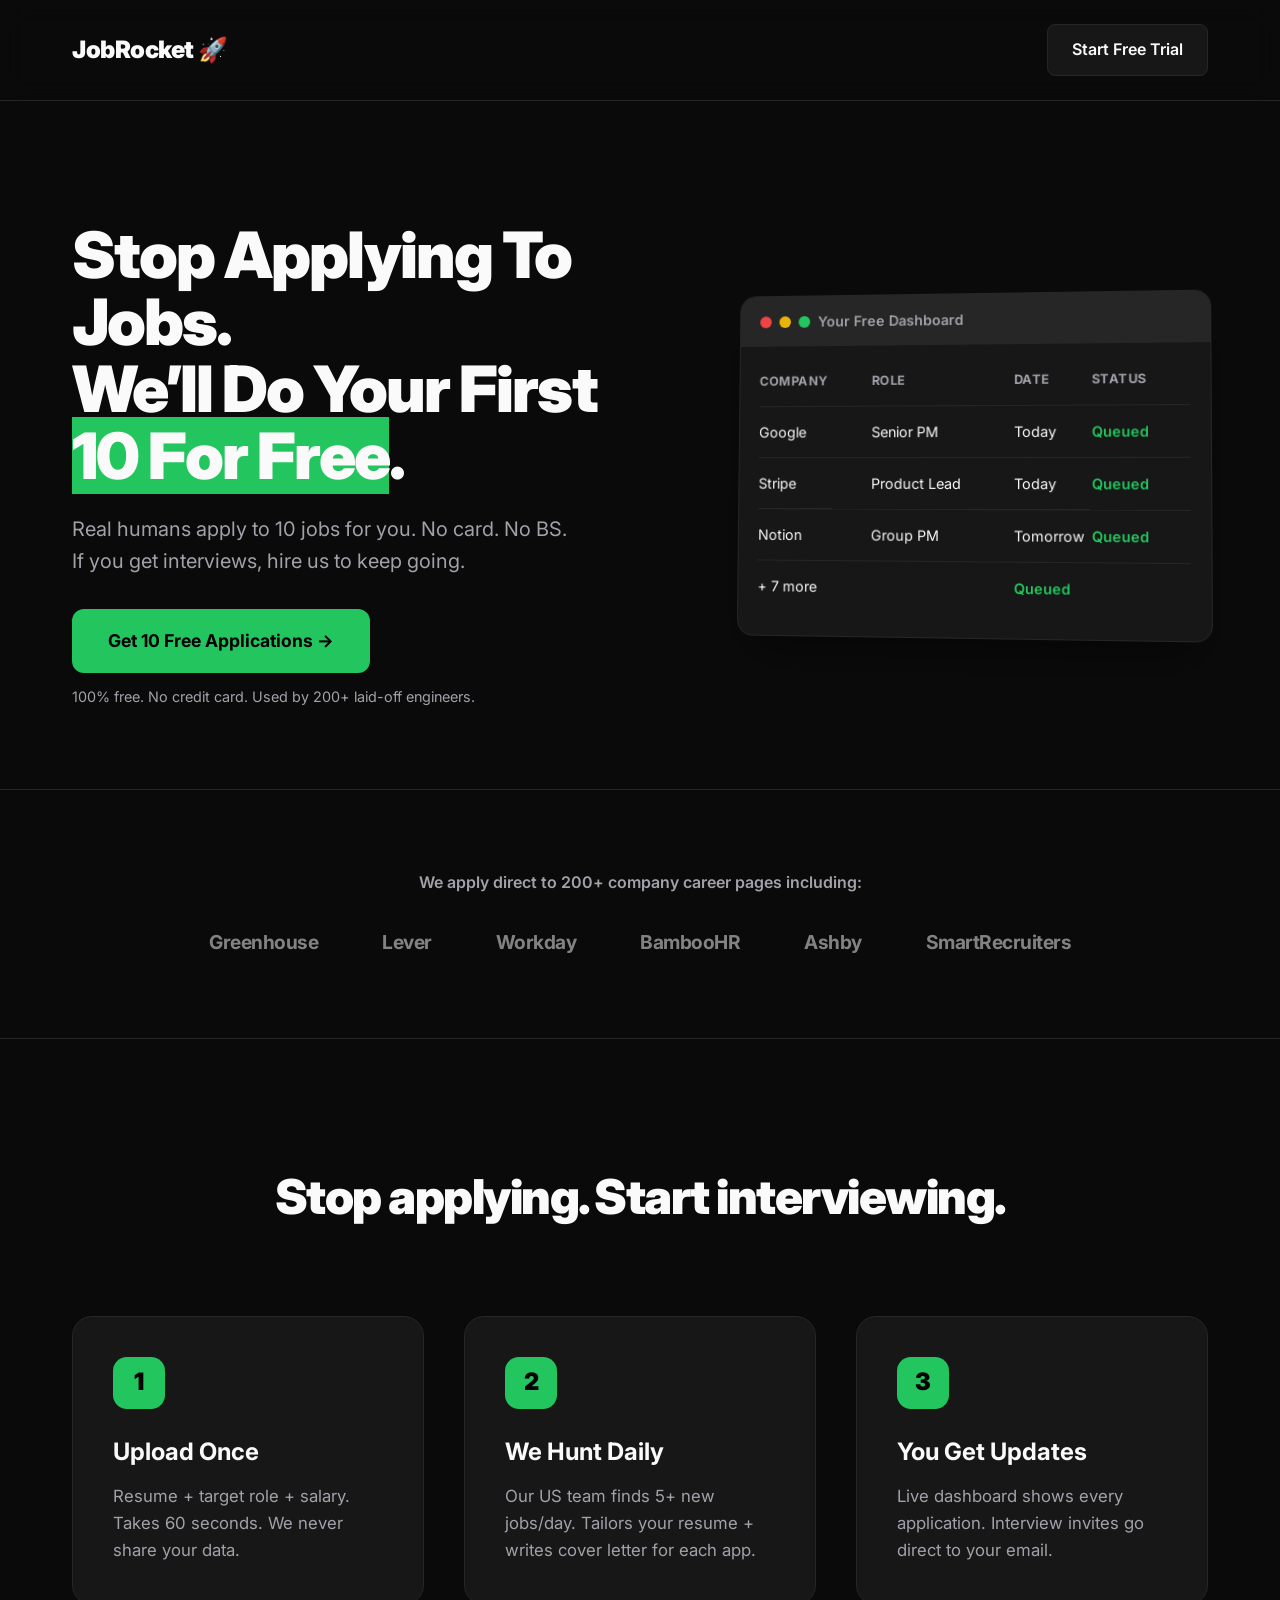
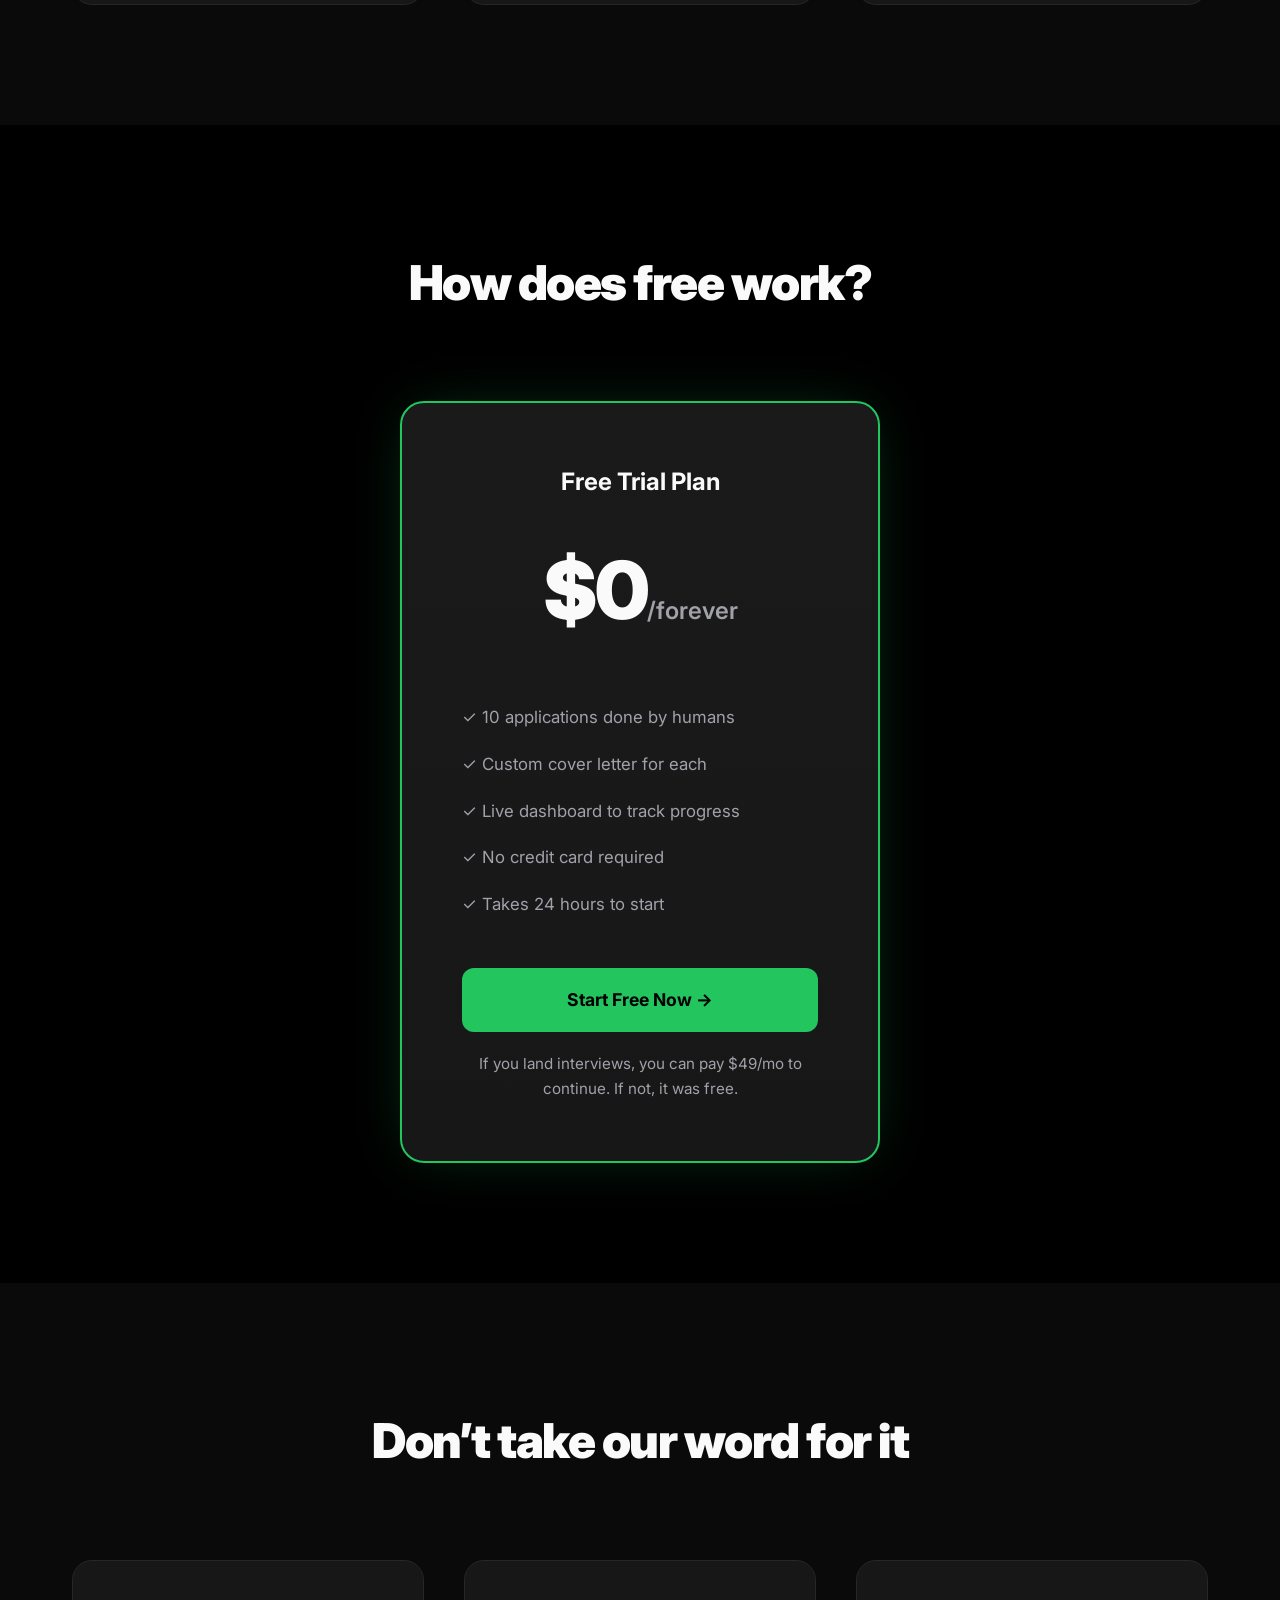
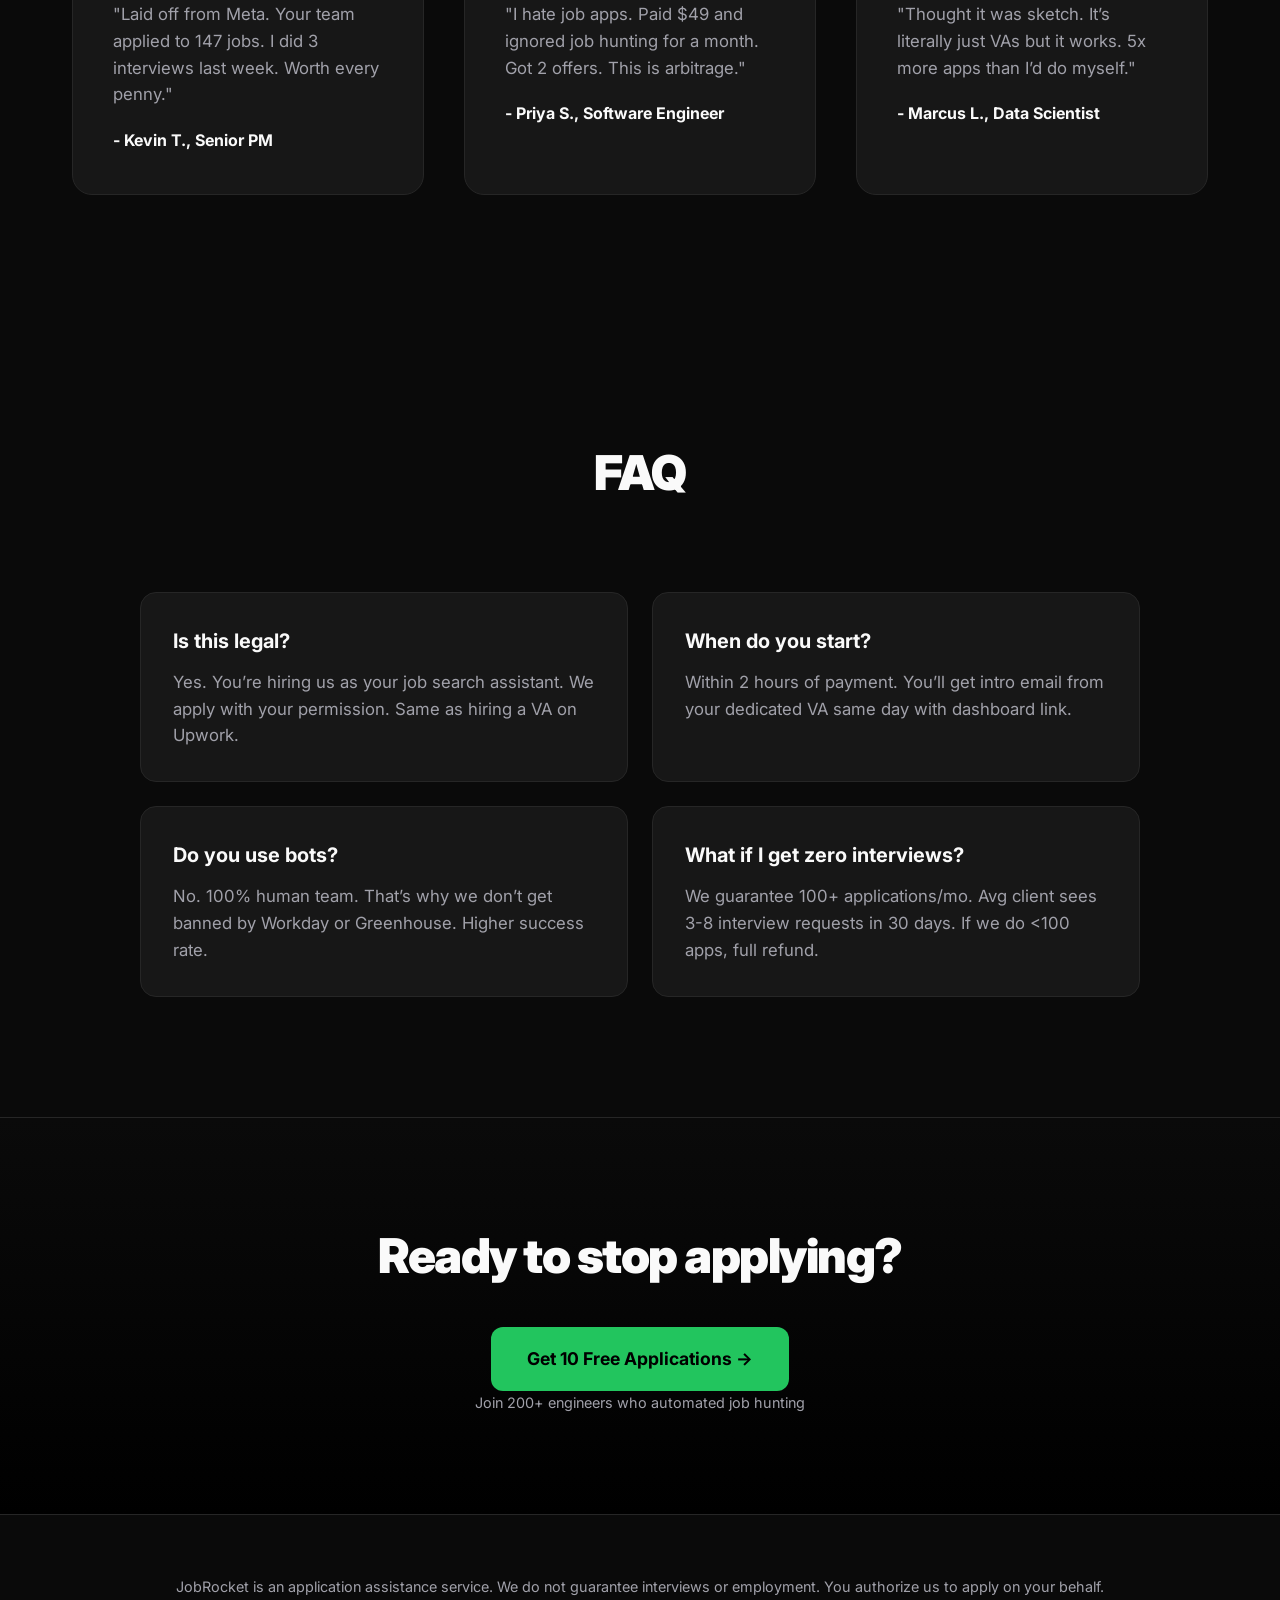
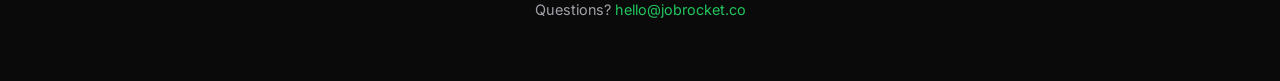
==== commit cc2b7fd8: "Revise hero section and update pricing plan details" ====
--- a/index.html
+++ b/index.html
@@ -17,35 +17,33 @@
     </div>
   </nav>
 
-  <section class="hero">
-    <div class="container hero-grid">
-      <div class="hero-left">
-        <h1>Upload Your Resume Once.<br>We Apply To <span class="greenTxt">100+ Jobs/Month</span> For You.</h1>
-        <p class="subhead">Real humans apply direct to company career pages. No LinkedIn spam. No bots. You just show up to interviews.</p>
-        <div class="hero-cta">
-          <a href="YOUR_STRIPE_LINK" class="btn-primary">Get 10 Free Applications →</a>
-          <p class="trust">Cancel anytime. US-based team. Used by 200+ laid-off engineers.</p>
+<section class="hero">
+  <div class="container hero-grid">
+    <div class="hero-left">
+      <h1>Stop Applying To Jobs.<br>We’ll Do Your First <span class="green">10 For Free</span>.</h1>
+      <p class="subhead">Real humans apply to 10 jobs for you. No card. No BS. If you get interviews, hire us to keep going.</p>
+      <div class="hero-cta">
+        <a href="https://tally.so/r/YOUR_FREE_FORM_ID" class="btn-primary">Get 10 Free Applications →</a>
+        <p class="trust">100% free. No credit card. Used by 200+ laid-off engineers.</p>
+      </div>
+    </div>
+    <div class="hero-right">
+      <div class="dashboard-mock">
+        <div class="mock-header">
+          <div class="dot red"></div><div class="dot yellow"></div><div class="dot green"></div>
+          <span>Your Free Dashboard</span>
         </div>
-      </div>
-      <div class="hero-right">
-        <div class="dashboard-mock">
-          <div class="mock-header">
-            <div class="dot red"></div><div class="dot yellow"></div><div class="dot green"></div>
-            <span>Live Client Dashboard</span>
-          </div>
-          <div class="mock-table">
-            <div class="row head"><span>Company</span><span>Role</span><span>Date</span><span>Status</span></div>
-            <div class="row"><span>Google</span><span>Senior PM</span><span>Aug 15</span><span class="status">Applied</span></div>
-            <div class="row"><span>Stripe</span><span>Product Lead</span><span>Aug 15</span><span class="status">Applied</span></div>
-            <div class="row"><span>Notion</span><span>Group PM</span><span>Aug 14</span><span class="status interview">Interview</span></div>
-            <div class="row"><span>Ramp</span><span>Sr PM Growth</span><span>Aug 14</span><span class="status">Applied</span></div>
-            <div class="row"><span>OpenAI</span><span>PM, Safety</span><span>Aug 13</span><span class="status">Applied</span></div>
-            <div class="row"><span>Anthropic</span><span>Product</span><span>Aug 13</span><span class="status">Applied</span></div>
-          </div>
+        <div class="mock-table">
+          <div class="row head"><span>Company</span><span>Role</span><span>Date</span><span>Status</span></div>
+          <div class="row"><span>Google</span><span>Senior PM</span><span>Today</span><span class="status">Queued</span></div>
+          <div class="row"><span>Stripe</span><span>Product Lead</span><span>Today</span><span class="status">Queued</span></div>
+          <div class="row"><span>Notion</span><span>Group PM</span><span>Tomorrow</span><span class="status">Queued</span></div>
+          <div class="row"><span>+ 7 more</span><span></span><span class="status">Queued</span></div>
         </div>
       </div>
     </div>
-  </section>
+  </div>
+</section>
 
   <section class="logos">
     <div class="container">
@@ -85,23 +83,22 @@
   </section>
 
   <section id="pricing">
-    <div class="container">
-      <h2>One plan. Unlimited upside.</h2>
-      <div class="price-card">
-        <h3>JobRocket Human Plan</h3>
-        <div class="price">$49<span>/mo</span></div>
-        <ul>
-          <li>✓ 100+ applications/month guaranteed</li>
-          <li>✓ Custom cover letters per job</li>
-          <li>✓ Weekly progress report</li>
-          <li>✓ Direct career page apps only</li>
-          <li>✓ Live Airtable dashboard</li>
-          <li>✓ Cancel anytime</li>
-        </ul>
-        <a href="YOUR_STRIPE_LINK" class="btn-primary full">Start With 10 Free Apps</a>
-        <p class="guarantee">First 10 applications free. No card required to start.</p>
-      </div>
+  <div class="container">
+    <h2>How does free work?</h2>
+    <div class="price-card">
+      <h3>Free Trial Plan</h3>
+      <div class="price">$0<span>/forever</span></div>
+      <ul>
+        <li>✓ 10 applications done by humans</li>
+        <li>✓ Custom cover letter for each</li>
+        <li>✓ Live dashboard to track progress</li>
+        <li>✓ No credit card required</li>
+        <li>✓ Takes 24 hours to start</li>
+      </ul>
+      <a href="https://tally.so/r/YOUR_FREE_FORM_ID" class="btn-primary full">Start Free Now →</a>
+      <p class="guarantee">If you land interviews, you can pay $49/mo to continue. If not, it was free.</p>
     </div>
+  </div>
   </section>
 
   <section class="testimonials">
--- a/style.css
+++ b/style.css
@@ -82,7 +82,7 @@
   letter-spacing: -2px;
 }
 
-.green {color: var(--text);
+.greenTxt {color: white;
        background:var(--green);}
 
 .subhead {
